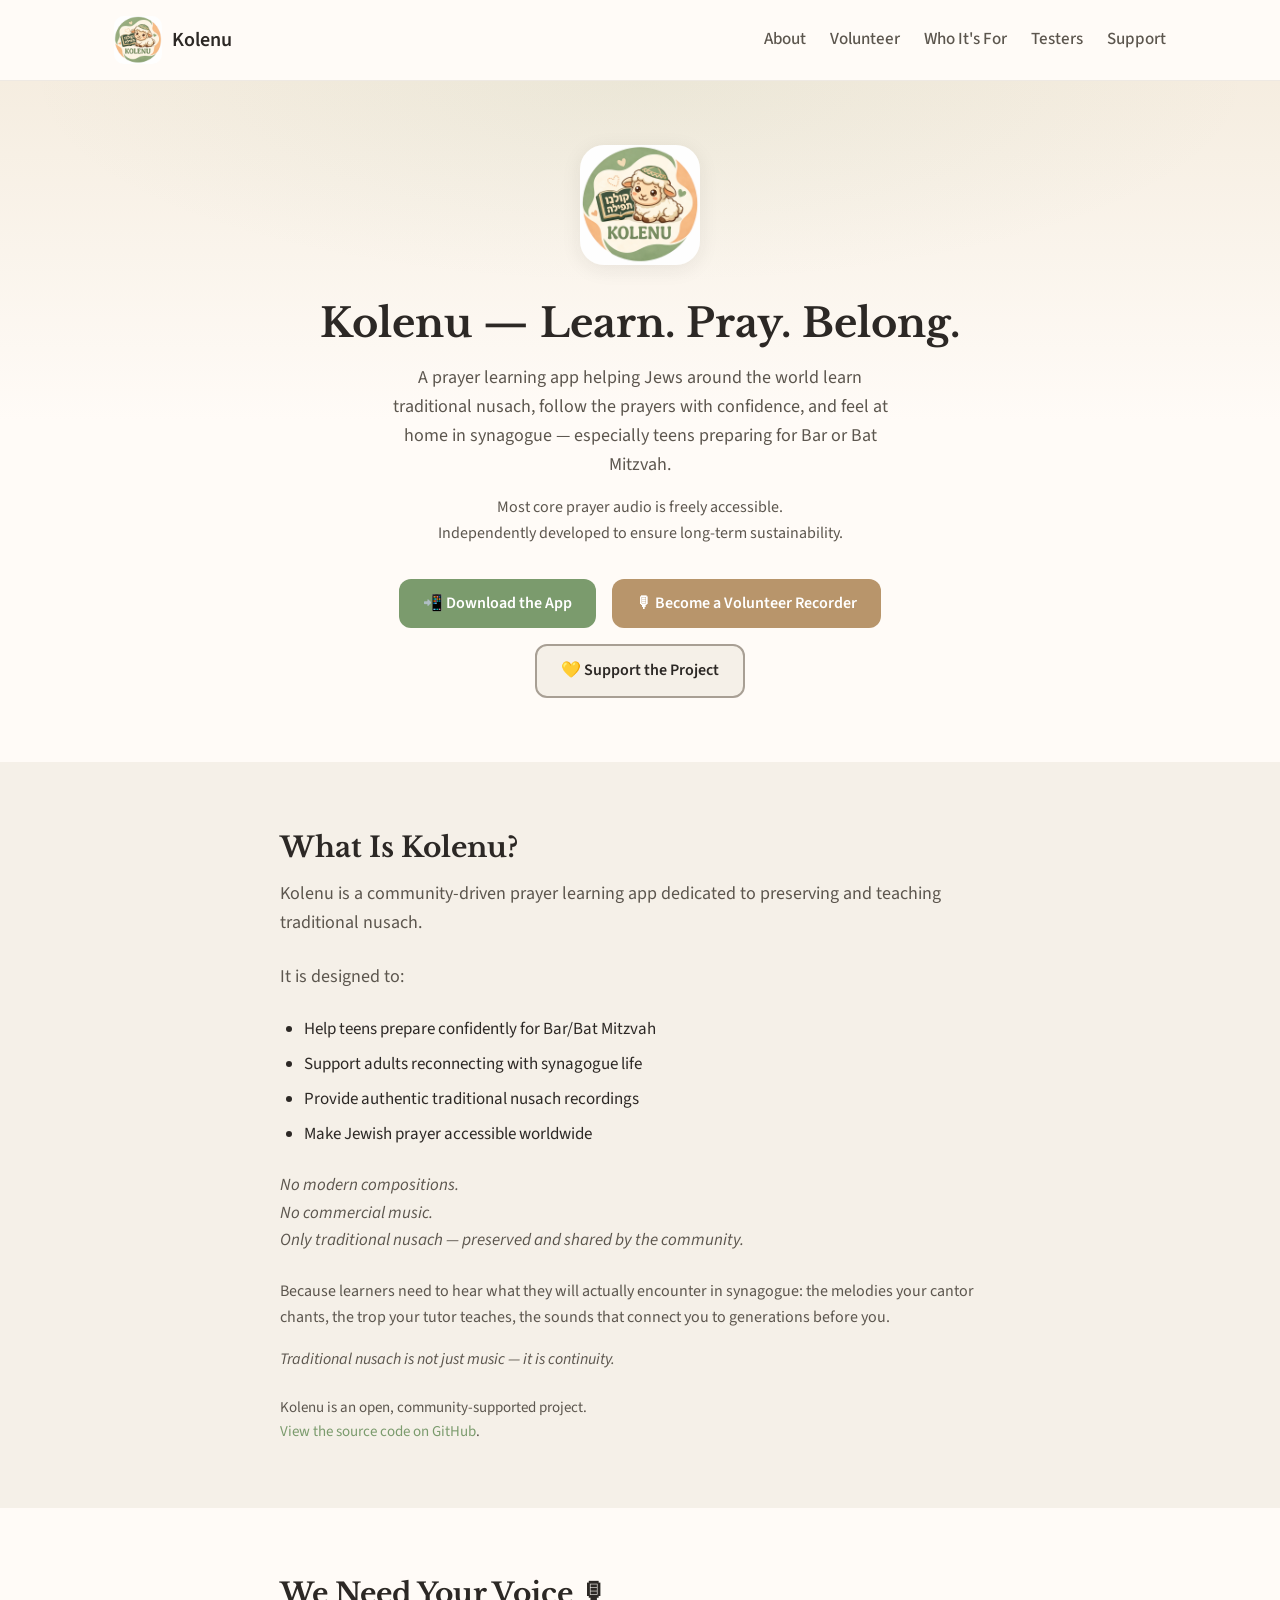
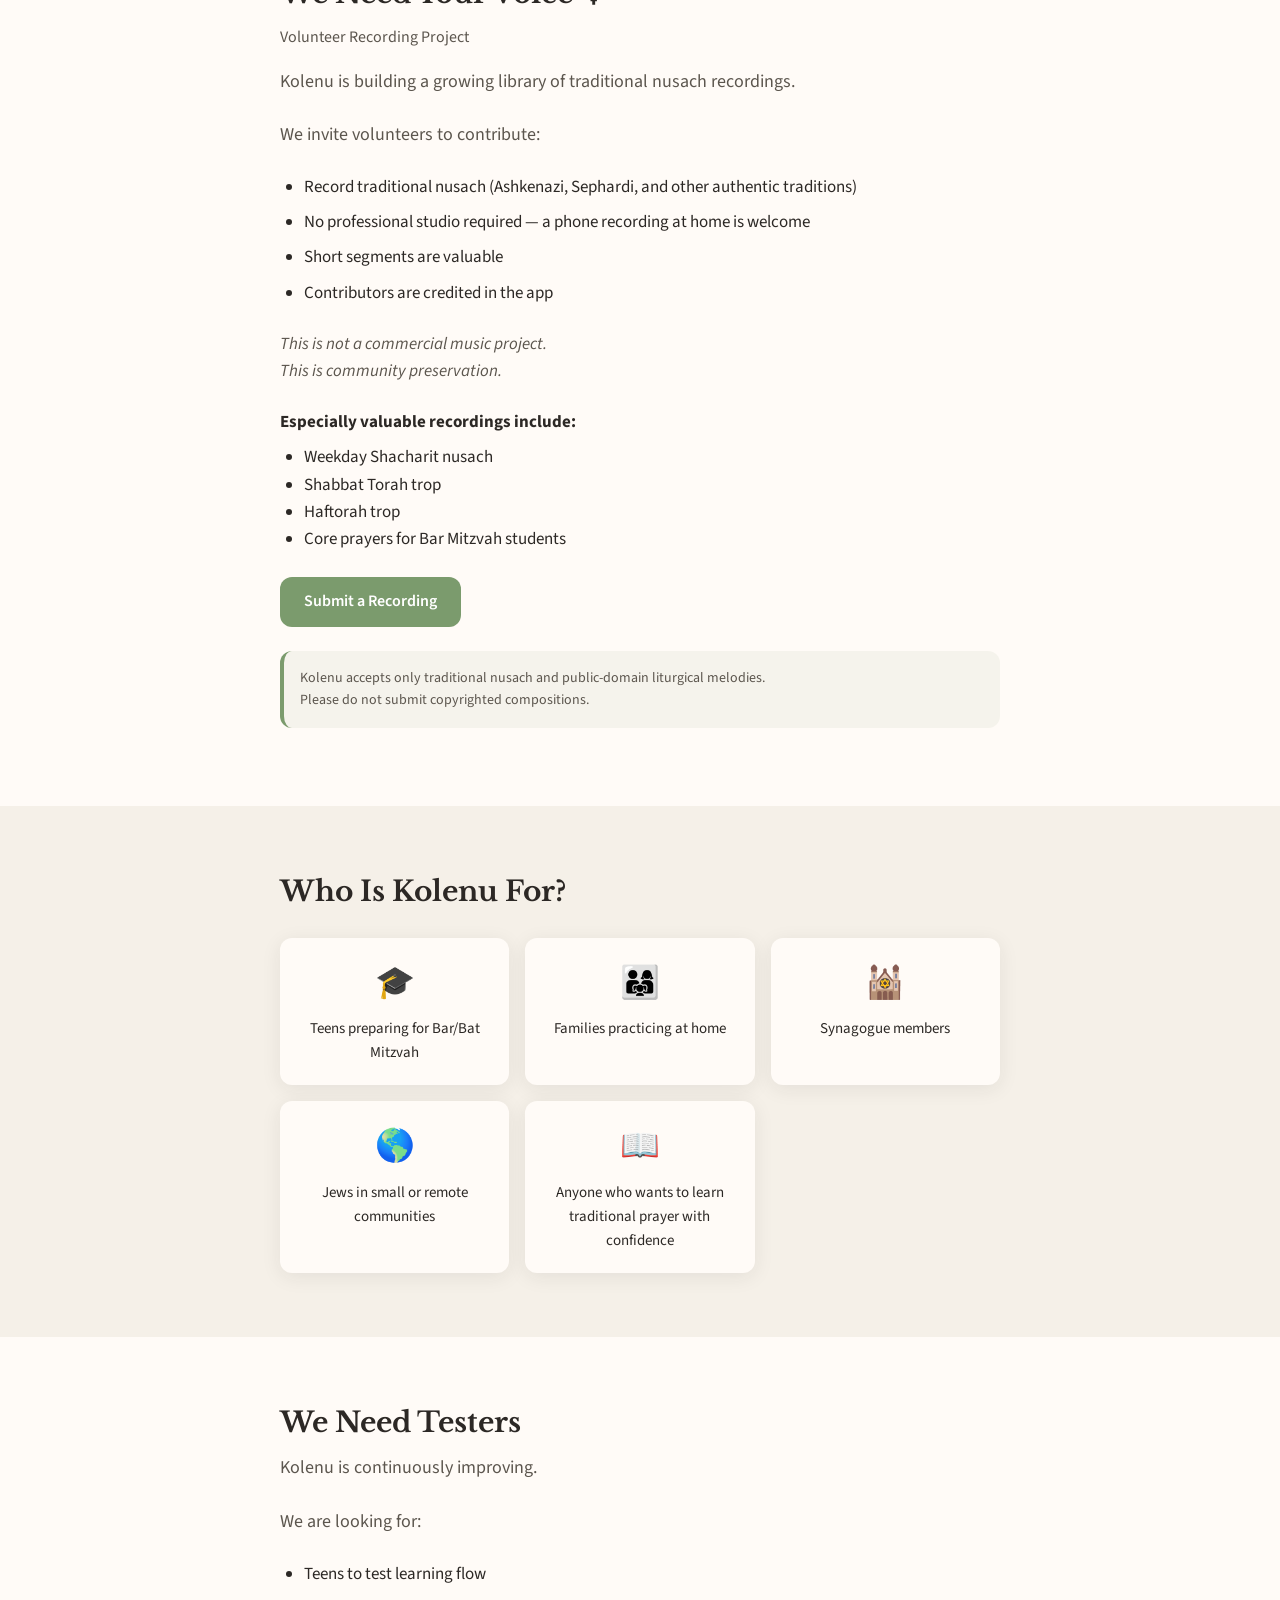
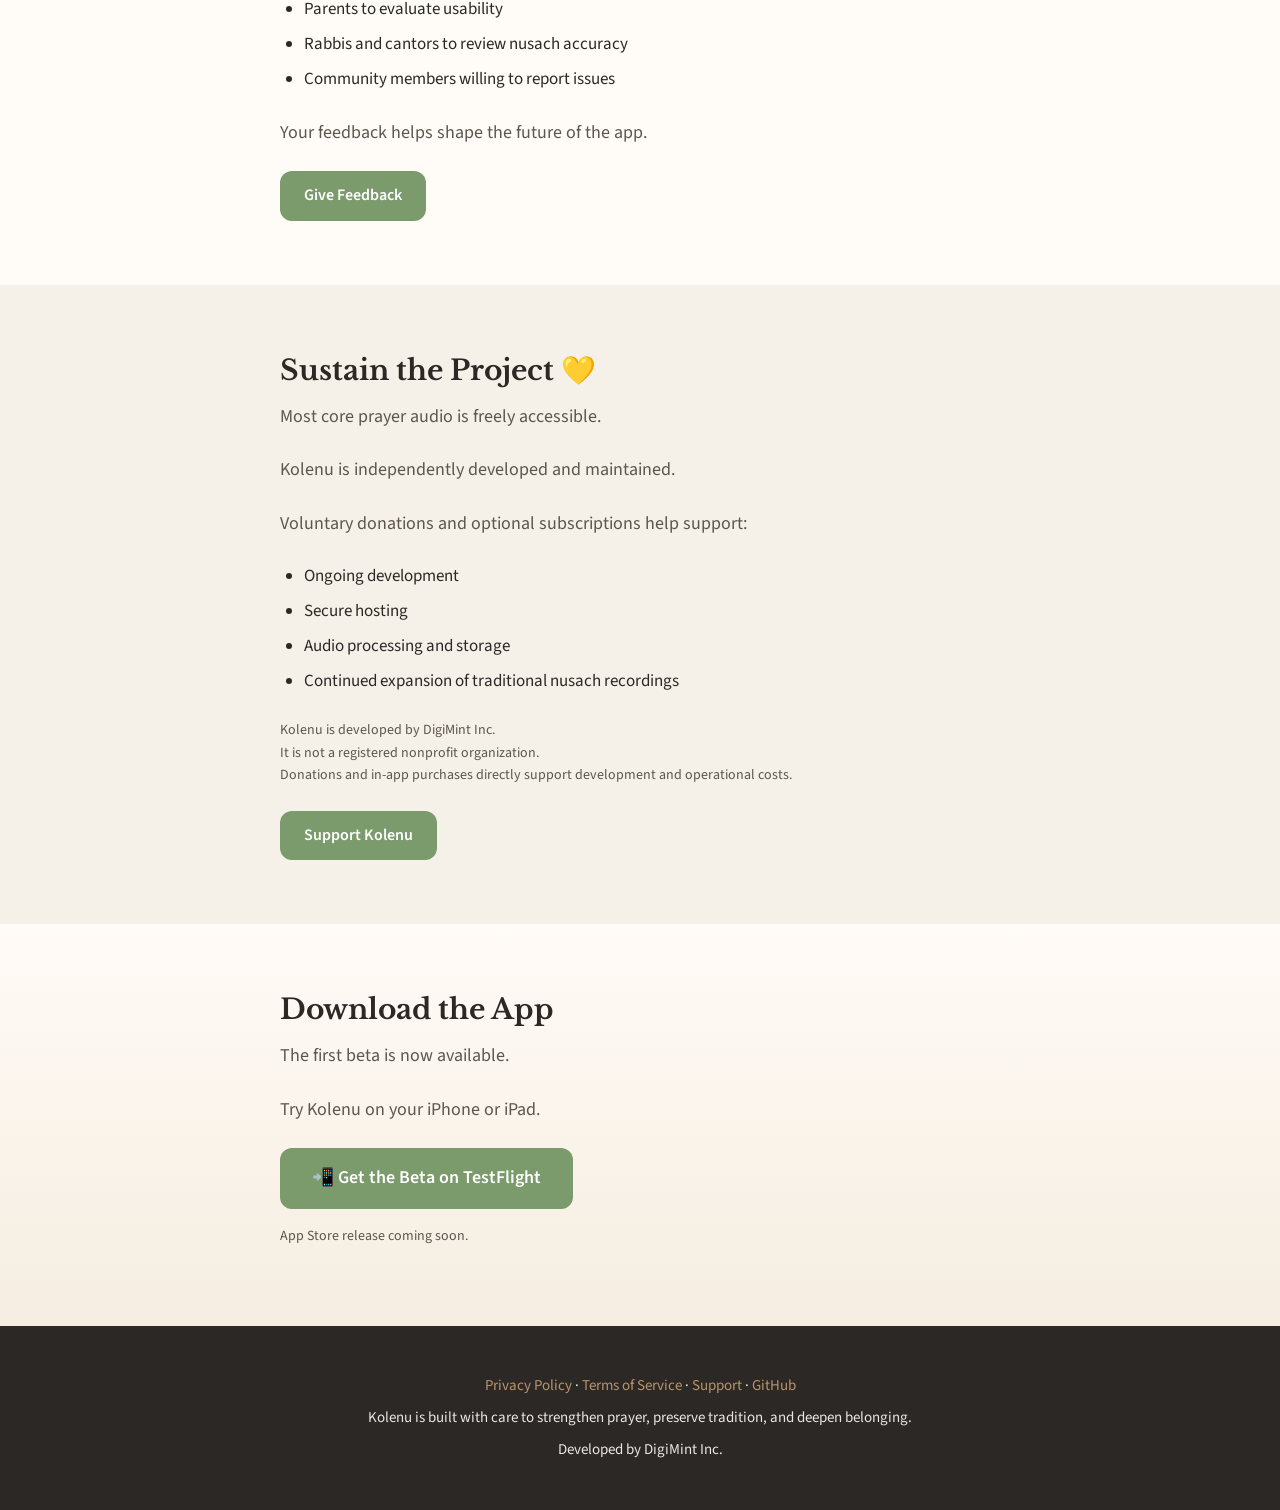
==== index.html @ 40193fbb "first version" ====
<!DOCTYPE html>
<html lang="en">
<head>
  <meta charset="UTF-8">
  <meta name="viewport" content="width=device-width, initial-scale=1.0">
  <meta name="description" content="Kolenu — A prayer learning app helping Jews learn traditional nusach, follow prayers with confidence, and feel at home in synagogue. Most core prayer audio is freely accessible. Independently developed for long-term sustainability.">
  <title>Kolenu — Learn. Pray. Belong.</title>
  <link rel="icon" type="image/png" href="images/kolenu_lamb_logo.png">
  <link rel="preconnect" href="https://fonts.googleapis.com">
  <link rel="preconnect" href="https://fonts.gstatic.com" crossorigin>
  <link href="https://fonts.googleapis.com/css2?family=Libre+Baskerville:ital,wght@0,400;0,700;1,400&family=Source+Sans+3:wght@400;500;600;700&display=swap" rel="stylesheet">
  <link rel="stylesheet" href="styles.css">
</head>
<body>
  <header class="site-header">
    <nav class="nav">
      <a href="#" class="logo">
        <img src="images/kolenu_lamb_logo.png" alt="Kolenu" width="48" height="48">
        <span>Kolenu</span>
      </a>
      <ul class="nav-links">
        <li><a href="#about">About</a></li>
        <li><a href="#volunteer">Volunteer</a></li>
        <li><a href="#audience">Who It's For</a></li>
        <li><a href="#testers">Testers</a></li>
        <li><a href="#support">Support</a></li>
      </ul>
    </nav>
  </header>

  <main>
    <!-- 1. Hero Section -->
    <section class="hero">
      <div class="hero-content">
        <img src="images/kolenu_lamb_logo.png" alt="" class="hero-logo" width="120" height="120">
        <h1 class="hero-headline">Kolenu — Learn. Pray. Belong.</h1>
        <p class="hero-subheadline">
          A prayer learning app helping Jews around the world learn traditional nusach, follow the prayers with confidence, and feel at home in synagogue — especially teens preparing for Bar or Bat Mitzvah.
        </p>
        <p class="hero-taglines">
          Most core prayer audio is freely accessible.<br>
          Independently developed to ensure long-term sustainability.
        </p>
        <div class="hero-buttons">
          <a href="#download" class="btn btn-primary">📲 Download the App</a>
          <a href="#volunteer" class="btn btn-secondary">🎙 Become a Volunteer Recorder</a>
          <a href="#support" class="btn btn-tertiary">💛 Support the Project</a>
        </div>
      </div>
    </section>

    <!-- 2. About the App -->
    <section id="about" class="section section-alt">
      <div class="container">
        <h2 class="section-title">What Is Kolenu?</h2>
        <p class="section-lead">
          Kolenu is a community-driven prayer learning app dedicated to preserving and teaching traditional nusach.
        </p>
        <p class="section-lead">It is designed to:</p>
        <ul class="feature-list">
          <li>Help teens prepare confidently for Bar/Bat Mitzvah</li>
          <li>Support adults reconnecting with synagogue life</li>
          <li>Provide authentic traditional nusach recordings</li>
          <li>Make Jewish prayer accessible worldwide</li>
        </ul>
        <p class="about-note">
          No modern compositions.<br>
          No commercial music.<br>
          Only traditional nusach — preserved and shared by the community.
        </p>
        <p class="about-reason">
          Because learners need to hear what they will actually encounter in synagogue: the melodies your cantor chants, the trop your tutor teaches, the sounds that connect you to generations before you.
        </p>
        <p class="about-continuity">
          Traditional nusach is not just music — it is continuity.
        </p>
        <p class="about-open">
          Kolenu is an open, community-supported project.<br>
          <a href="https://github.com/kolenu/kolenu-app" target="_blank" rel="noopener">View the source code on GitHub</a>.
        </p>
      </div>
    </section>

    <!-- 3. Volunteer Recording Project -->
    <section id="volunteer" class="section">
      <div class="container">
        <h2 class="section-title">We Need Your Voice 🎙</h2>
        <p class="section-subtitle">Volunteer Recording Project</p>
        <p class="section-lead">
          Kolenu is building a growing library of traditional nusach recordings.
        </p>
        <p class="section-lead">We invite volunteers to contribute:</p>
        <ul class="feature-list">
          <li>Record traditional nusach (Ashkenazi, Sephardi, and other authentic traditions)</li>
          <li>No professional studio required — a phone recording at home is welcome</li>
          <li>Short segments are valuable</li>
          <li>Contributors are credited in the app</li>
        </ul>
        <p class="volunteer-note">
          This is not a commercial music project.<br>
          This is community preservation.
        </p>
        <p class="volunteer-valuable"><strong>Especially valuable recordings include:</strong></p>
        <ul class="valuable-list">
          <li>Weekday Shacharit nusach</li>
          <li>Shabbat Torah trop</li>
          <li>Haftorah trop</li>
          <li>Core prayers for Bar Mitzvah students</li>
        </ul>
        <a href="mailto:hello@kolenu.net?subject=Kolenu%20Recording%20Submission" class="btn btn-primary">Submit a Recording</a>
        <p class="legal-note">
          Kolenu accepts only traditional nusach and public-domain liturgical melodies.<br>
          Please do not submit copyrighted compositions.
        </p>
      </div>
    </section>

    <!-- 4. Who Is Kolenu For? -->
    <section id="audience" class="section section-alt">
      <div class="container">
        <h2 class="section-title">Who Is Kolenu For?</h2>
        <div class="audience-grid">
          <div class="audience-card">
            <span class="audience-icon">🎓</span>
            <p>Teens preparing for Bar/Bat Mitzvah</p>
          </div>
          <div class="audience-card">
            <span class="audience-icon">👨‍👩‍👧</span>
            <p>Families practicing at home</p>
          </div>
          <div class="audience-card">
            <span class="audience-icon">🕍</span>
            <p>Synagogue members</p>
          </div>
          <div class="audience-card">
            <span class="audience-icon">🌎</span>
            <p>Jews in small or remote communities</p>
          </div>
          <div class="audience-card">
            <span class="audience-icon">📖</span>
            <p>Anyone who wants to learn traditional prayer with confidence</p>
          </div>
        </div>
      </div>
    </section>

    <!-- 5. We Need Testers -->
    <section id="testers" class="section">
      <div class="container">
        <h2 class="section-title">We Need Testers</h2>
        <p class="section-lead">
          Kolenu is continuously improving.
        </p>
        <p class="section-lead">We are looking for:</p>
        <ul class="feature-list">
          <li>Teens to test learning flow</li>
          <li>Parents to evaluate usability</li>
          <li>Rabbis and cantors to review nusach accuracy</li>
          <li>Community members willing to report issues</li>
        </ul>
        <p class="section-lead">
          Your feedback helps shape the future of the app.
        </p>
        <a href="mailto:hello@kolenu.net?subject=Kolenu%20Beta%20Feedback" class="btn btn-primary">Give Feedback</a>
      </div>
    </section>

    <!-- 6. Sustain the Project -->
    <section id="support" class="section section-alt">
      <div class="container">
        <h2 class="section-title">Sustain the Project 💛</h2>
        <p class="section-lead">
          Most core prayer audio is freely accessible.
        </p>
        <p class="section-lead">
          Kolenu is independently developed and maintained.
        </p>
        <p class="section-lead">
          Voluntary donations and optional subscriptions help support:
        </p>
        <ul class="feature-list">
          <li>Ongoing development</li>
          <li>Secure hosting</li>
          <li>Audio processing and storage</li>
          <li>Continued expansion of traditional nusach recordings</li>
        </ul>
        <p class="support-note">
          Kolenu is developed by DigiMint Inc.<br>
          It is not a registered nonprofit organization.<br>
          Donations and in-app purchases directly support development and operational costs.
        </p>
        <a href="mailto:hello@kolenu.net?subject=Kolenu%20Support" class="btn btn-primary">Support Kolenu</a>
      </div>
    </section>

    <!-- Download CTA -->
    <section id="download" class="section download-cta">
      <div class="container">
        <h2 class="section-title">Download the App</h2>
        <p class="section-lead">
          The first beta is now available.
        </p>
        <p class="section-lead">
          Try Kolenu on your iPhone or iPad.
        </p>
        <div class="download-buttons">
          <a href="https://testflight.apple.com/join/kolenu" class="btn btn-primary btn-large" target="_blank" rel="noopener">📲 Get the Beta on TestFlight</a>
          <p class="download-note">App Store release coming soon.</p>
        </div>
      </div>
    </section>
  </main>

  <footer class="site-footer">
    <p><a href="privacy.html">Privacy Policy</a> · <a href="terms.html">Terms of Service</a> · <a href="support.html">Support</a> · <a href="https://github.com/kolenu/kolenu-app" target="_blank" rel="noopener">GitHub</a></p>
    <p>Kolenu is built with care to strengthen prayer, preserve tradition, and deepen belonging.</p>
    <p>Developed by DigiMint Inc.</p>
  </footer>

  <script>
    document.querySelectorAll('a[href^="#"]').forEach(anchor => {
      anchor.addEventListener('click', function (e) {
        const href = this.getAttribute('href');
        if (href === '#') return;
        e.preventDefault();
        const target = document.querySelector(href);
        if (target) target.scrollIntoView({ behavior: 'smooth', block: 'start' });
      });
    });
  </script>
</body>
</html>
---- styles.css ----
/* Kolenu Landing Page — Warm, traditional, inclusive */
/* Palette from app theme: meadow (olive, cream, tan) */

:root {
  --color-primary: #7B9B6D;
  --color-primary-dark: #5a7a4f;
  --color-secondary: #B8956B;
  --color-secondary-dark: #9a7a52;
  --color-surface: #FFFBF7;
  --color-surface-alt: #F5F0E8;
  --color-surface-warm: #F5EDE0;
  --color-text: #2C2825;
  --color-text-muted: #5C564E;
  --color-outline: #A89F94;
  --font-serif: 'Libre Baskerville', Georgia, serif;
  --font-sans: 'Source Sans 3', -apple-system, BlinkMacSystemFont, sans-serif;
  --radius: 12px;
  --shadow: 0 4px 20px rgba(44, 40, 37, 0.08);
  --shadow-hover: 0 8px 30px rgba(44, 40, 37, 0.12);
}

*,
*::before,
*::after {
  box-sizing: border-box;
}

html {
  scroll-behavior: smooth;
}

body {
  margin: 0;
  font-family: var(--font-sans);
  font-size: 1.0625rem;
  line-height: 1.6;
  color: var(--color-text);
  background: var(--color-surface);
}

/* Header */
.site-header {
  position: sticky;
  top: 0;
  z-index: 100;
  background: rgba(255, 251, 247, 0.95);
  backdrop-filter: blur(8px);
  border-bottom: 1px solid rgba(168, 159, 148, 0.2);
}

.nav {
  display: flex;
  align-items: center;
  justify-content: space-between;
  max-width: 1100px;
  margin: 0 auto;
  padding: 1rem 1.5rem;
}

.logo {
  display: flex;
  align-items: center;
  gap: 0.6rem;
  text-decoration: none;
  color: var(--color-text);
  font-weight: 600;
  font-size: 1.25rem;
}

.logo img {
  border-radius: 10px;
}

.nav-links {
  display: flex;
  gap: 1.5rem;
  list-style: none;
  margin: 0;
  padding: 0;
}

.nav-links a {
  color: var(--color-text-muted);
  text-decoration: none;
  font-weight: 500;
  transition: color 0.2s;
}

.nav-links a:hover {
  color: var(--color-primary);
}

/* Hero */
.hero {
  min-height: 70vh;
  display: flex;
  align-items: center;
  justify-content: center;
  padding: 4rem 1.5rem;
  background: linear-gradient(180deg, var(--color-surface-warm) 0%, var(--color-surface) 50%);
  position: relative;
  overflow: hidden;
}

.hero::before {
  content: '';
  position: absolute;
  top: 0;
  left: 0;
  right: 0;
  bottom: 0;
  background: radial-gradient(ellipse 80% 50% at 50% 0%, rgba(123, 155, 109, 0.08) 0%, transparent 60%);
  pointer-events: none;
}

.hero-content {
  max-width: 640px;
  text-align: center;
  position: relative;
}

.hero-logo {
  border-radius: 24px;
  margin-bottom: 1.5rem;
  box-shadow: var(--shadow);
}

.hero-headline {
  font-family: var(--font-serif);
  font-size: clamp(1.75rem, 4vw, 2.5rem);
  font-weight: 700;
  line-height: 1.25;
  margin: 0 0 1rem;
  color: var(--color-text);
}

.hero-subheadline {
  font-size: 1.125rem;
  color: var(--color-text-muted);
  margin: 0 0 1rem;
  max-width: 520px;
  margin-left: auto;
  margin-right: auto;
}

.hero-taglines {
  font-size: 1rem;
  color: var(--color-text-muted);
  margin: 0 0 2rem;
  line-height: 1.6;
}

.hero-buttons {
  display: flex;
  flex-wrap: wrap;
  gap: 1rem;
  justify-content: center;
}

/* Buttons */
.btn {
  display: inline-flex;
  align-items: center;
  justify-content: center;
  padding: 0.75rem 1.5rem;
  font-family: var(--font-sans);
  font-size: 1rem;
  font-weight: 600;
  text-decoration: none;
  border-radius: var(--radius);
  transition: transform 0.2s, box-shadow 0.2s;
  border: none;
  cursor: pointer;
}

.btn:hover {
  transform: translateY(-1px);
  box-shadow: var(--shadow-hover);
}

.btn-primary {
  background: var(--color-primary);
  color: white;
}

.btn-primary:hover {
  background: var(--color-primary-dark);
}

.btn-secondary {
  background: var(--color-secondary);
  color: white;
}

.btn-secondary:hover {
  background: var(--color-secondary-dark);
}

.btn-tertiary {
  background: var(--color-surface-alt);
  color: var(--color-text);
  border: 2px solid var(--color-outline);
}

.btn-tertiary:hover {
  border-color: var(--color-primary);
  color: var(--color-primary);
}

.btn-large {
  padding: 1rem 2rem;
  font-size: 1.125rem;
}

/* Sections */
.section {
  padding: 4rem 1.5rem;
}

.section-alt {
  background: var(--color-surface-alt);
}

.container {
  max-width: 720px;
  margin: 0 auto;
}

.section-title {
  font-family: var(--font-serif);
  font-size: 1.75rem;
  font-weight: 700;
  margin: 0 0 0.5rem;
  color: var(--color-text);
}

.section-subtitle {
  font-size: 1rem;
  color: var(--color-text-muted);
  margin: 0 0 1rem;
}

.section-lead {
  font-size: 1.125rem;
  color: var(--color-text-muted);
  margin: 0 0 1.5rem;
  line-height: 1.65;
}

.feature-list {
  margin: 0 0 1.5rem;
  padding-left: 1.5rem;
}

.feature-list li {
  margin-bottom: 0.5rem;
}

.about-note,
.volunteer-note {
  font-style: italic;
  color: var(--color-text-muted);
  margin: 1.5rem 0;
}

.about-reason {
  color: var(--color-text-muted);
  margin: 0 0 1rem;
  font-size: 1rem;
  line-height: 1.65;
}

.about-continuity {
  font-style: italic;
  color: var(--color-text-muted);
  margin: 0 0 1.5rem;
  font-size: 1rem;
}

.about-open {
  color: var(--color-text-muted);
  margin: 0;
  font-size: 0.9375rem;
}

.about-open a {
  color: var(--color-primary);
  text-decoration: none;
}

.about-open a:hover {
  text-decoration: underline;
}

.volunteer-valuable {
  margin: 1rem 0 0.5rem;
}

.valuable-list {
  margin: 0 0 1.5rem;
  padding-left: 1.5rem;
}

.support-note {
  font-size: 0.875rem;
  color: var(--color-text-muted);
  margin: 1rem 0 1.5rem;
}

.legal-note {
  font-size: 0.875rem;
  color: var(--color-text-muted);
  margin-top: 1.5rem;
  padding: 1rem;
  background: rgba(123, 155, 109, 0.08);
  border-radius: var(--radius);
  border-left: 4px solid var(--color-primary);
}

/* Audience grid */
.audience-grid {
  display: grid;
  grid-template-columns: repeat(auto-fill, minmax(200px, 1fr));
  gap: 1rem;
  margin-top: 1.5rem;
}

.audience-card {
  background: var(--color-surface);
  padding: 1.25rem;
  border-radius: var(--radius);
  box-shadow: var(--shadow);
  text-align: center;
  transition: transform 0.2s, box-shadow 0.2s;
}

.audience-card:hover {
  transform: translateY(-2px);
  box-shadow: var(--shadow-hover);
}

.audience-icon {
  font-size: 2rem;
  display: block;
  margin-bottom: 0.5rem;
}

.audience-card p {
  margin: 0;
  font-size: 0.9375rem;
  color: var(--color-text);
}

/* Download CTA */
.download-cta {
  background: linear-gradient(180deg, var(--color-surface) 0%, var(--color-surface-warm) 100%);
}

.download-buttons {
  margin-top: 1rem;
}

.download-note {
  font-size: 0.875rem;
  color: var(--color-text-muted);
  margin-top: 1rem;
}

/* Footer */
.site-footer {
  padding: 2.5rem 1.5rem;
  text-align: center;
  background: var(--color-text);
  color: rgba(255, 251, 247, 0.9);
}

.site-footer p {
  margin: 0.5rem 0;
  font-size: 0.9375rem;
}

.site-footer a {
  color: var(--color-secondary);
  text-decoration: none;
}

.site-footer a:hover {
  text-decoration: underline;
}

.footer-tagline {
  font-size: 0.8125rem;
  color: rgba(255, 251, 247, 0.7);
  margin-top: 0.25rem;
}

/* Legal pages */
.legal-page {
  padding: 4rem 1.5rem;
}

.legal-page .container {
  max-width: 640px;
}

.legal-intro {
  font-size: 0.9375rem;
  color: var(--color-text-muted);
  margin-bottom: 2rem;
}

.legal-page h1 {
  font-family: var(--font-serif);
  font-size: 1.5rem;
  margin: 0 0 0.5rem;
}

.legal-page h2 {
  font-family: var(--font-sans);
  font-size: 1.125rem;
  font-weight: 600;
  margin: 2rem 0 0.5rem;
}

.legal-page h3 {
  font-family: var(--font-sans);
  font-size: 1rem;
  font-weight: 600;
  margin: 1.5rem 0 0.5rem;
}

.legal-page p,
.legal-page ul {
  margin: 0 0 1rem;
  font-size: 0.9375rem;
  line-height: 1.65;
}

.legal-page ul {
  padding-left: 1.5rem;
}

.support-divider {
  margin: 2rem 0;
  border: none;
  border-top: 1px solid var(--color-outline);
}

/* Mobile nav */
@media (max-width: 640px) {
  .nav-links {
    display: none;
  }

  .hero-buttons {
    flex-direction: column;
  }

  .hero-buttons .btn {
    width: 100%;
  }

  .audience-grid {
    grid-template-columns: 1fr;
  }
}
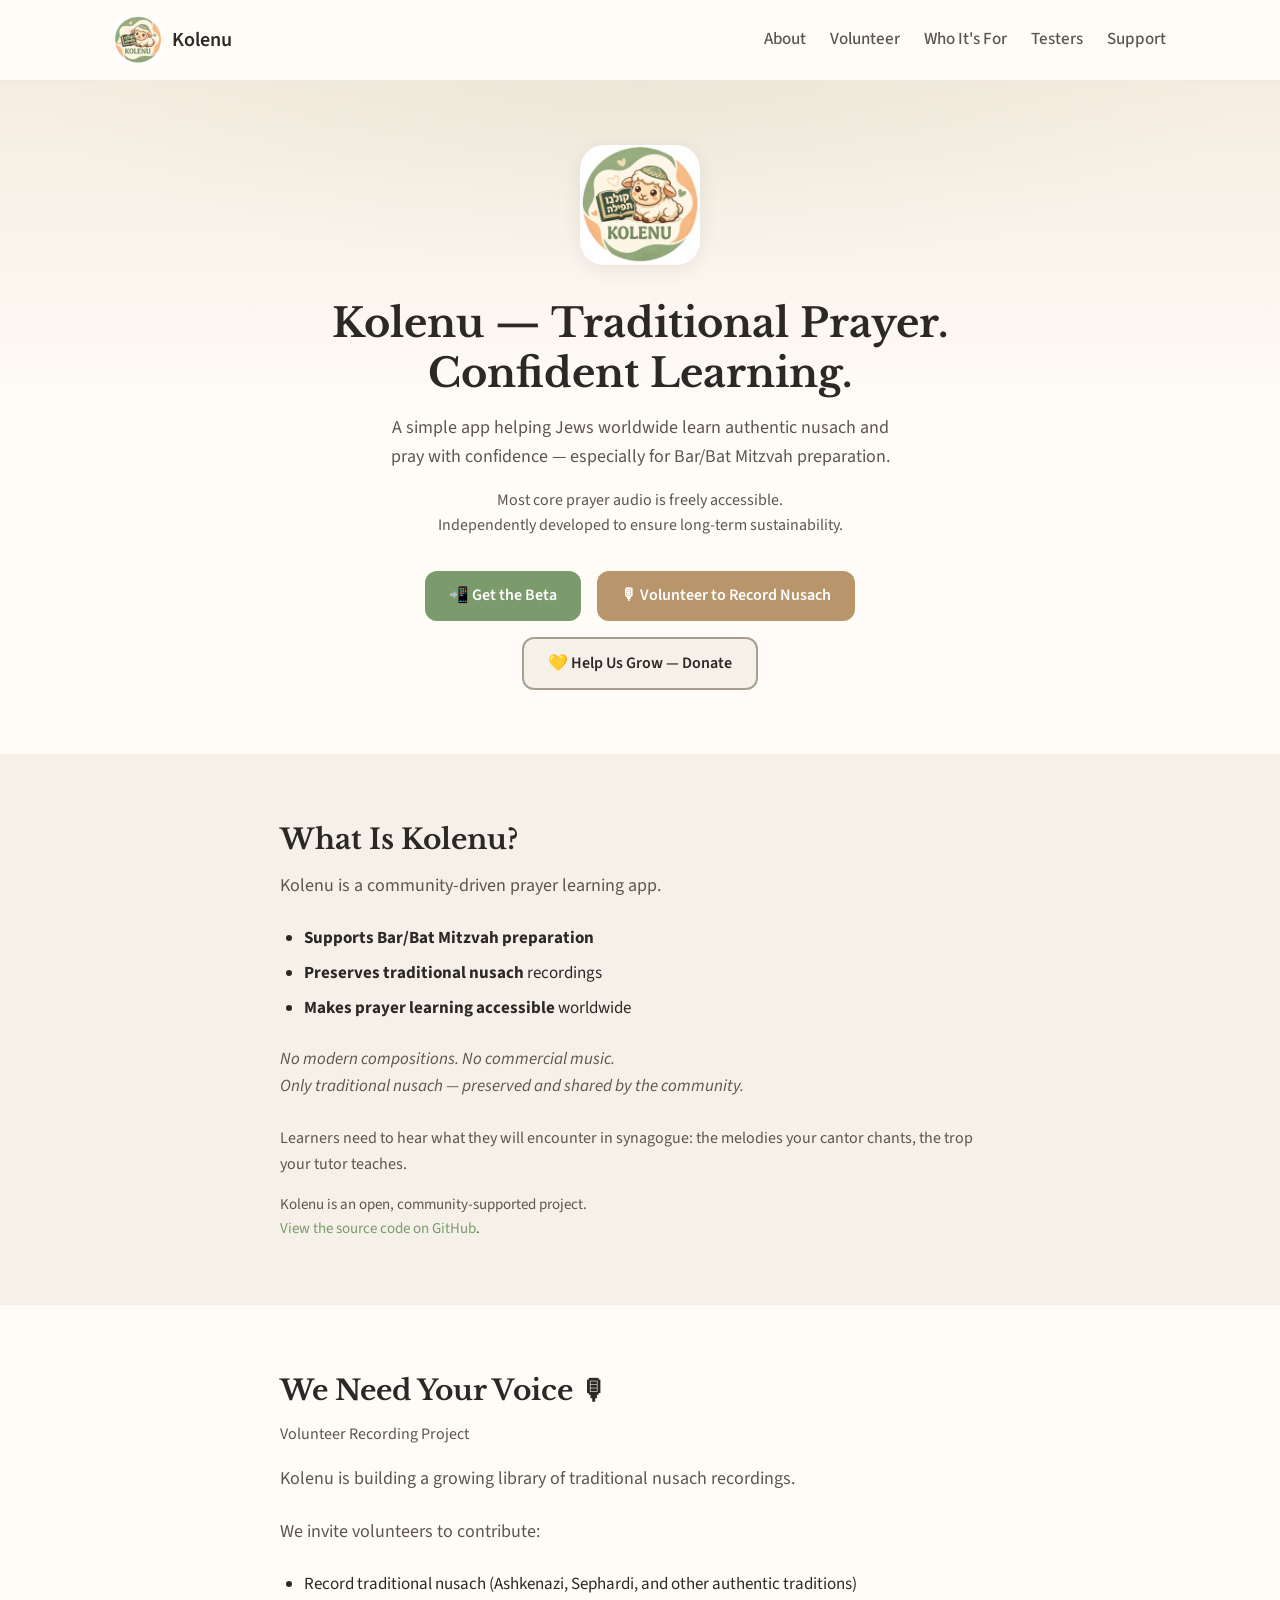
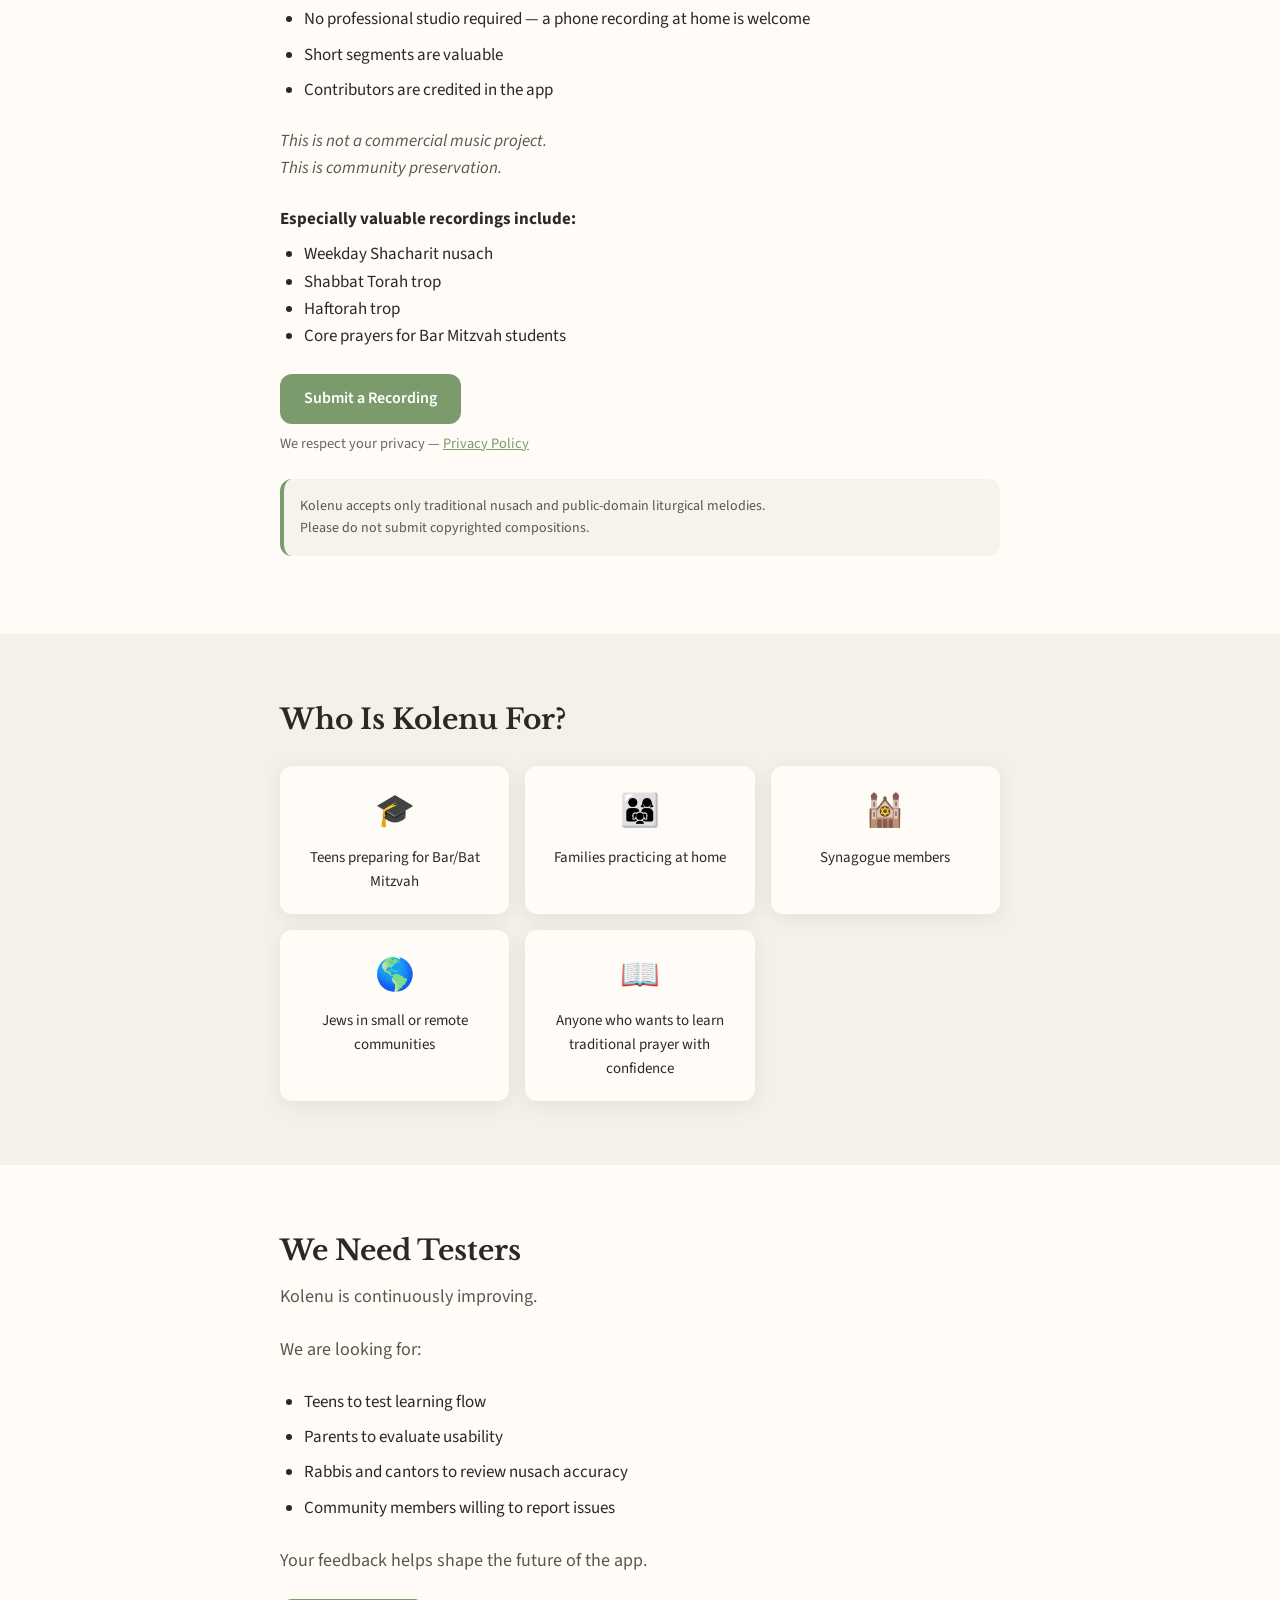
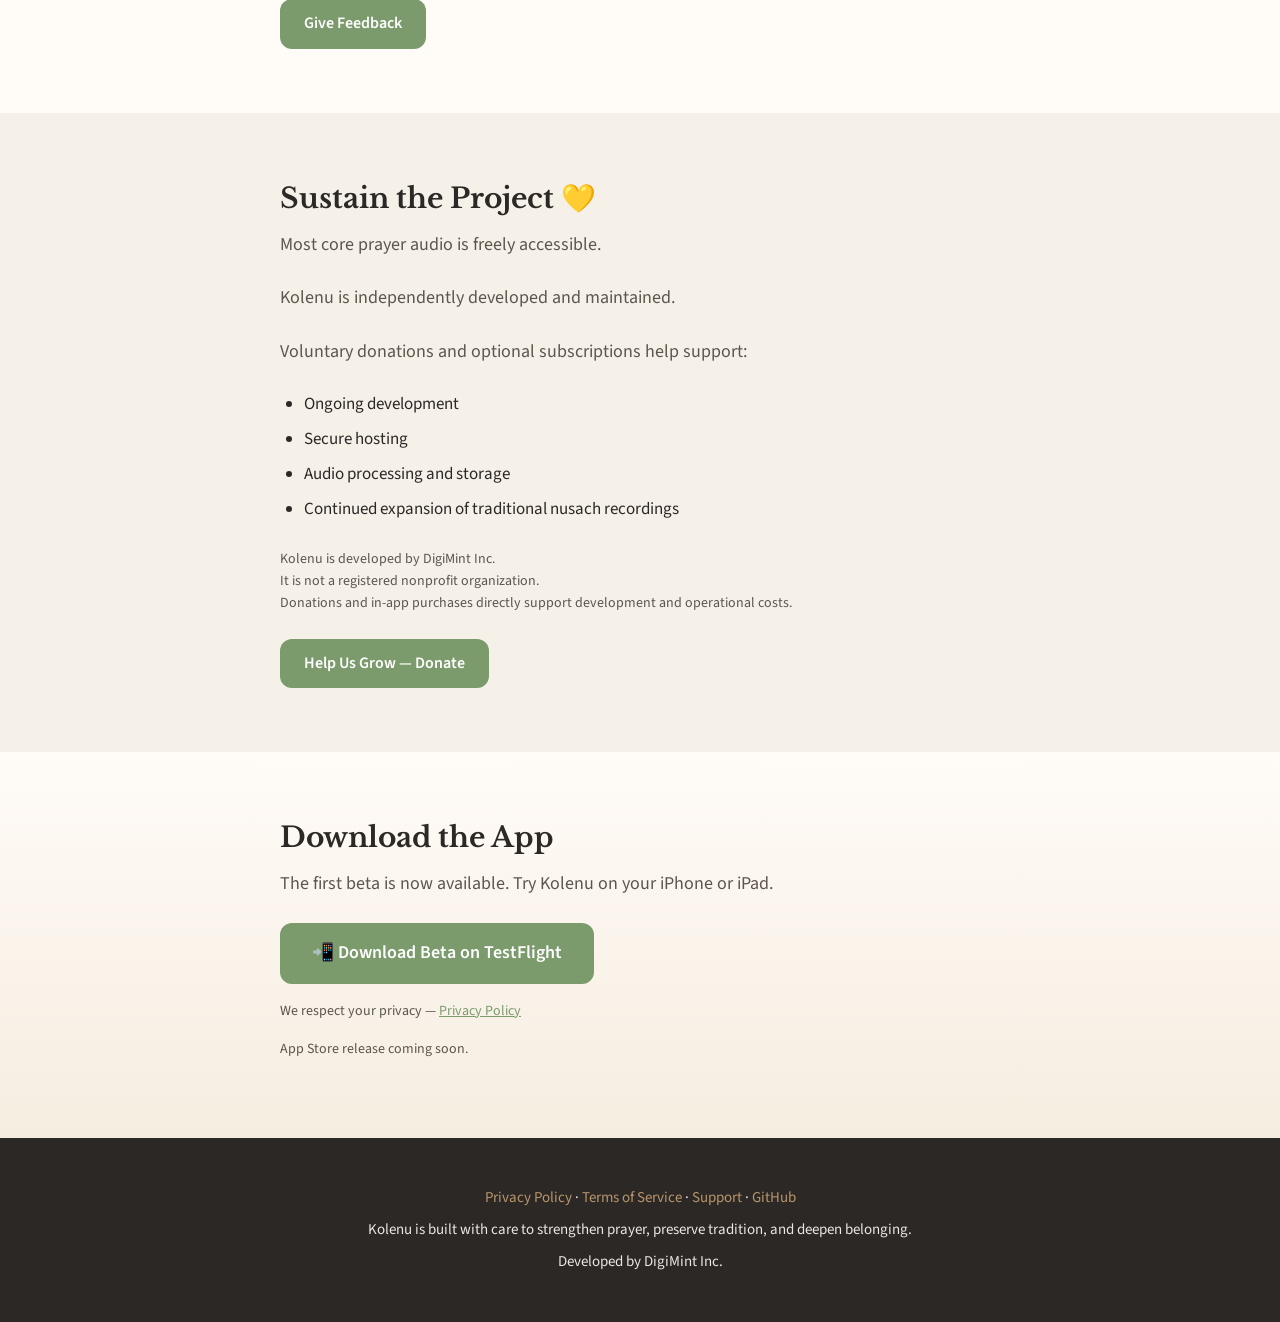
==== commit 9db12ce8: "update policy" ====
--- a/index.html
+++ b/index.html
@@ -3,8 +3,8 @@
 <head>
   <meta charset="UTF-8">
   <meta name="viewport" content="width=device-width, initial-scale=1.0">
-  <meta name="description" content="Kolenu — A prayer learning app helping Jews learn traditional nusach, follow prayers with confidence, and feel at home in synagogue. Most core prayer audio is freely accessible. Independently developed for long-term sustainability.">
-  <title>Kolenu — Learn. Pray. Belong.</title>
+  <meta name="description" content="Kolenu — Traditional prayer. Confident learning. A simple app helping Jews worldwide learn authentic nusach and pray with confidence — especially for Bar/Bat Mitzvah preparation.">
+  <title>Kolenu — Traditional Prayer. Confident Learning.</title>
   <link rel="icon" type="image/png" href="images/kolenu_lamb_logo.png">
   <link rel="preconnect" href="https://fonts.googleapis.com">
   <link rel="preconnect" href="https://fonts.gstatic.com" crossorigin>
@@ -33,18 +33,18 @@
     <section class="hero">
       <div class="hero-content">
         <img src="images/kolenu_lamb_logo.png" alt="" class="hero-logo" width="120" height="120">
-        <h1 class="hero-headline">Kolenu — Learn. Pray. Belong.</h1>
+        <h1 class="hero-headline">Kolenu — Traditional Prayer. Confident Learning.</h1>
         <p class="hero-subheadline">
-          A prayer learning app helping Jews around the world learn traditional nusach, follow the prayers with confidence, and feel at home in synagogue — especially teens preparing for Bar or Bat Mitzvah.
+          A simple app helping Jews worldwide learn authentic nusach and pray with confidence — especially for Bar/Bat Mitzvah preparation.
         </p>
         <p class="hero-taglines">
           Most core prayer audio is freely accessible.<br>
           Independently developed to ensure long-term sustainability.
         </p>
         <div class="hero-buttons">
-          <a href="#download" class="btn btn-primary">📲 Download the App</a>
-          <a href="#volunteer" class="btn btn-secondary">🎙 Become a Volunteer Recorder</a>
-          <a href="#support" class="btn btn-tertiary">💛 Support the Project</a>
+          <a href="#download" class="btn btn-primary">📲 Get the Beta</a>
+          <a href="#volunteer" class="btn btn-secondary">🎙 Volunteer to Record Nusach</a>
+          <a href="#support" class="btn btn-tertiary">💛 Help Us Grow — Donate</a>
         </div>
       </div>
     </section>
@@ -54,25 +54,19 @@
       <div class="container">
         <h2 class="section-title">What Is Kolenu?</h2>
         <p class="section-lead">
-          Kolenu is a community-driven prayer learning app dedicated to preserving and teaching traditional nusach.
-        </p>
-        <p class="section-lead">It is designed to:</p>
-        <ul class="feature-list">
-          <li>Help teens prepare confidently for Bar/Bat Mitzvah</li>
-          <li>Support adults reconnecting with synagogue life</li>
-          <li>Provide authentic traditional nusach recordings</li>
-          <li>Make Jewish prayer accessible worldwide</li>
+          Kolenu is a community-driven prayer learning app.
+        </p>
+        <ul class="feature-list">
+          <li><strong>Supports Bar/Bat Mitzvah preparation</strong></li>
+          <li><strong>Preserves traditional nusach</strong> recordings</li>
+          <li><strong>Makes prayer learning accessible</strong> worldwide</li>
         </ul>
         <p class="about-note">
-          No modern compositions.<br>
-          No commercial music.<br>
+          No modern compositions. No commercial music.<br>
           Only traditional nusach — preserved and shared by the community.
         </p>
         <p class="about-reason">
-          Because learners need to hear what they will actually encounter in synagogue: the melodies your cantor chants, the trop your tutor teaches, the sounds that connect you to generations before you.
-        </p>
-        <p class="about-continuity">
-          Traditional nusach is not just music — it is continuity.
+          Learners need to hear what they will encounter in synagogue: the melodies your cantor chants, the trop your tutor teaches.
         </p>
         <p class="about-open">
           Kolenu is an open, community-supported project.<br>
@@ -108,6 +102,7 @@
           <li>Core prayers for Bar Mitzvah students</li>
         </ul>
         <a href="mailto:hello@kolenu.net?subject=Kolenu%20Recording%20Submission" class="btn btn-primary">Submit a Recording</a>
+        <p class="privacy-summary">We respect your privacy — <a href="/privacy.html">Privacy Policy</a></p>
         <p class="legal-note">
           Kolenu accepts only traditional nusach and public-domain liturgical melodies.<br>
           Please do not submit copyrighted compositions.
@@ -189,7 +184,7 @@
           It is not a registered nonprofit organization.<br>
           Donations and in-app purchases directly support development and operational costs.
         </p>
-        <a href="mailto:hello@kolenu.net?subject=Kolenu%20Support" class="btn btn-primary">Support Kolenu</a>
+        <a href="mailto:hello@kolenu.net?subject=Kolenu%20Support" class="btn btn-primary">Help Us Grow — Donate</a>
       </div>
     </section>
 
@@ -198,13 +193,11 @@
       <div class="container">
         <h2 class="section-title">Download the App</h2>
         <p class="section-lead">
-          The first beta is now available.
-        </p>
-        <p class="section-lead">
-          Try Kolenu on your iPhone or iPad.
+          The first beta is now available. Try Kolenu on your iPhone or iPad.
         </p>
         <div class="download-buttons">
-          <a href="https://testflight.apple.com/join/kolenu" class="btn btn-primary btn-large" target="_blank" rel="noopener">📲 Get the Beta on TestFlight</a>
+          <a href="https://testflight.apple.com/join/kolenu" class="btn btn-primary btn-large" target="_blank" rel="noopener">📲 Download Beta on TestFlight</a>
+          <p class="download-note privacy-summary">We respect your privacy — <a href="/privacy.html">Privacy Policy</a></p>
           <p class="download-note">App Store release coming soon.</p>
         </div>
       </div>
@@ -212,7 +205,7 @@
   </main>
 
   <footer class="site-footer">
-    <p><a href="privacy.html">Privacy Policy</a> · <a href="terms.html">Terms of Service</a> · <a href="support.html">Support</a> · <a href="https://github.com/kolenu/kolenu-app" target="_blank" rel="noopener">GitHub</a></p>
+    <p><a href="/privacy.html">Privacy Policy</a> · <a href="/terms.html">Terms of Service</a> · <a href="/support.html">Support</a> · <a href="https://github.com/kolenu/kolenu-app" target="_blank" rel="noopener">GitHub</a></p>
     <p>Kolenu is built with care to strengthen prayer, preserve tradition, and deepen belonging.</p>
     <p>Developed by DigiMint Inc.</p>
   </footer>
--- a/styles.css
+++ b/styles.css
@@ -360,6 +360,17 @@
   margin-top: 1rem;
 }
 
+.privacy-summary {
+  font-size: 0.9rem;
+  color: var(--color-muted, #666);
+  margin-top: 0.5rem;
+}
+
+.privacy-summary a {
+  color: var(--color-primary, #2d5a27);
+  text-decoration: underline;
+}
+
 .download-note {
   font-size: 0.875rem;
   color: var(--color-text-muted);
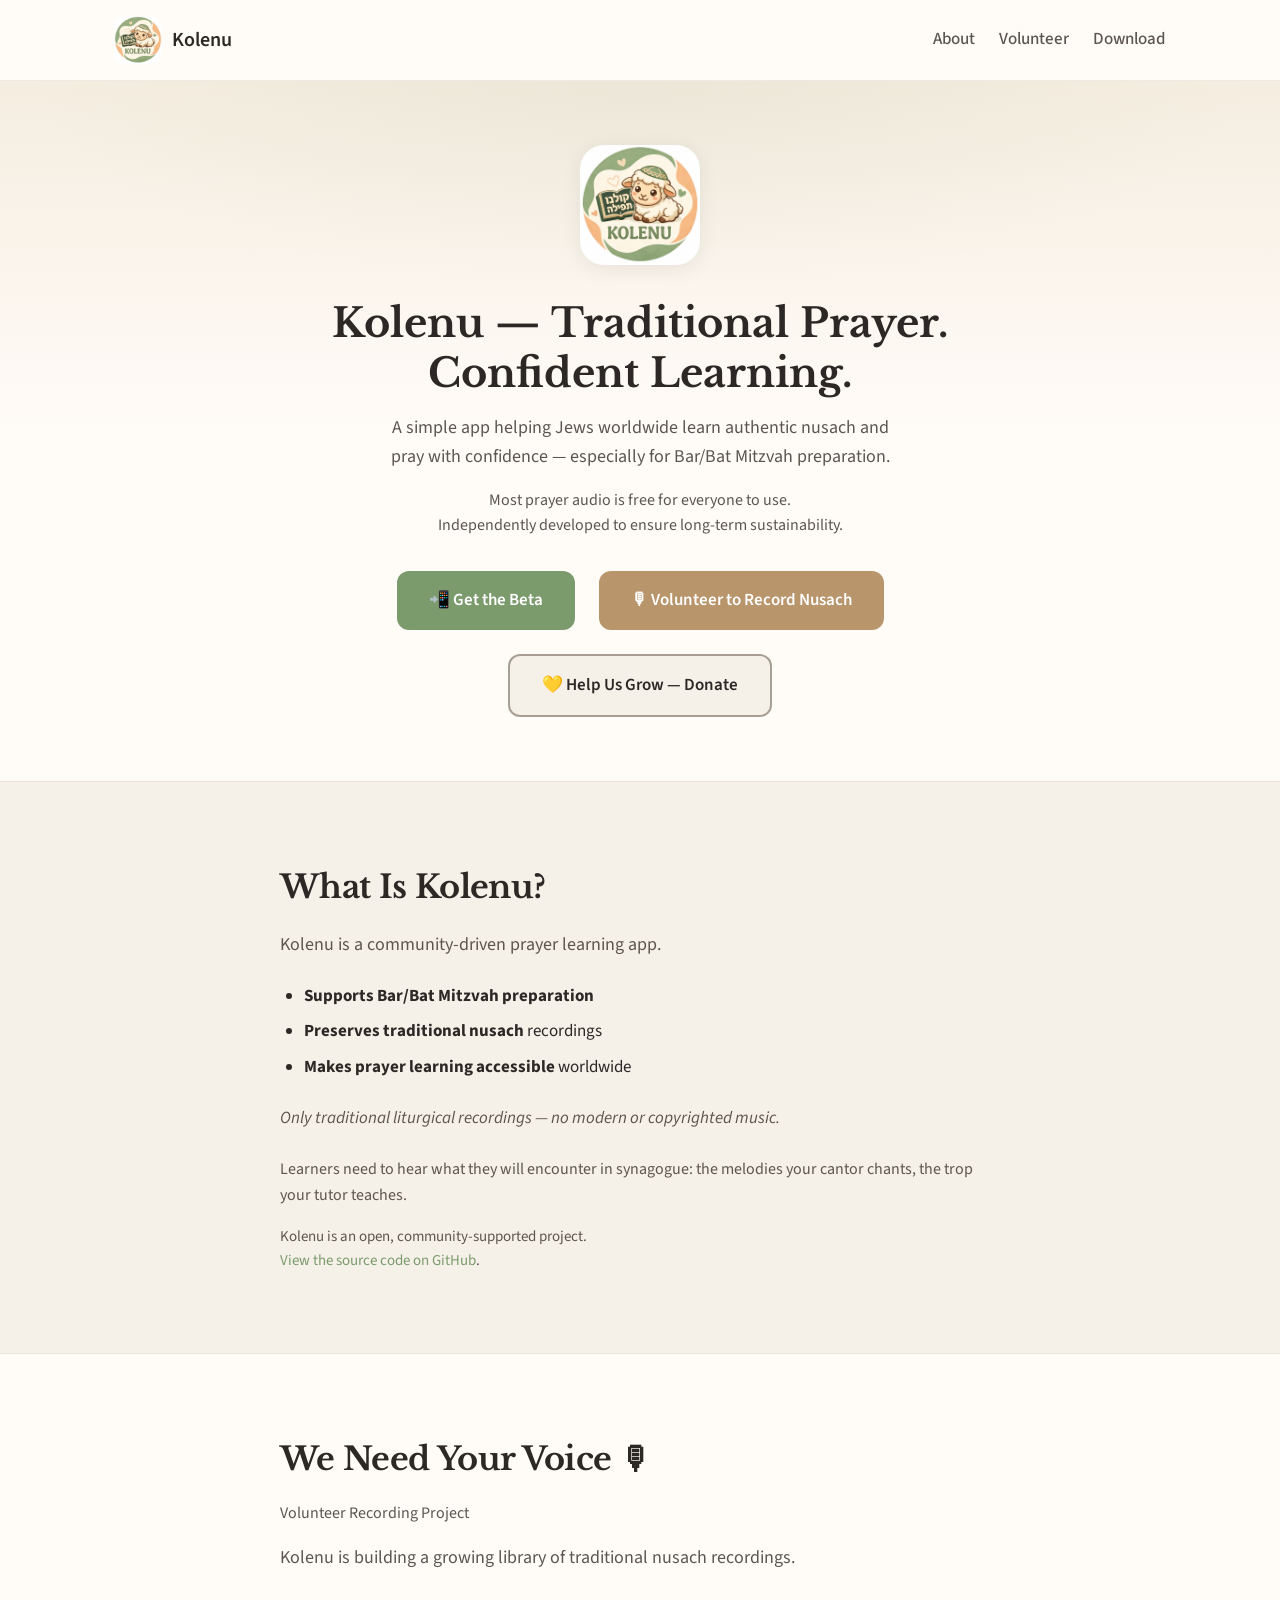
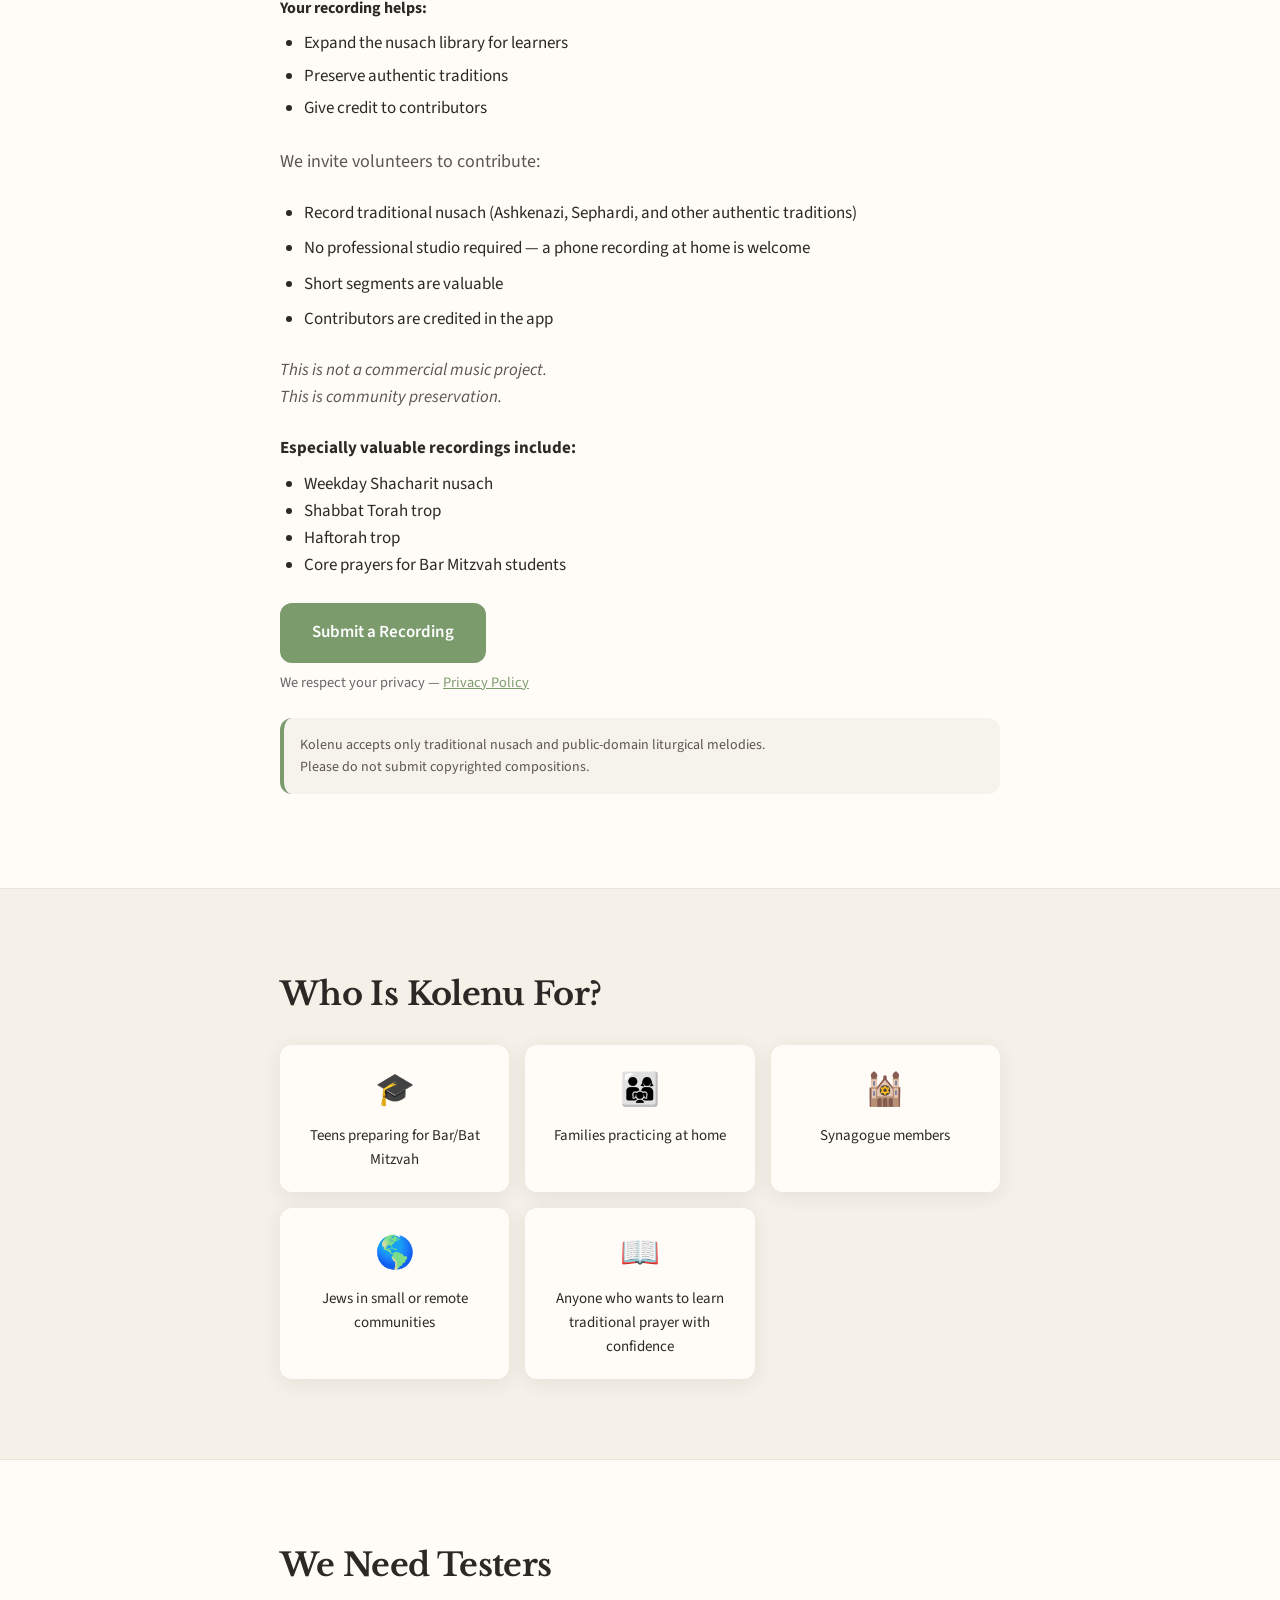
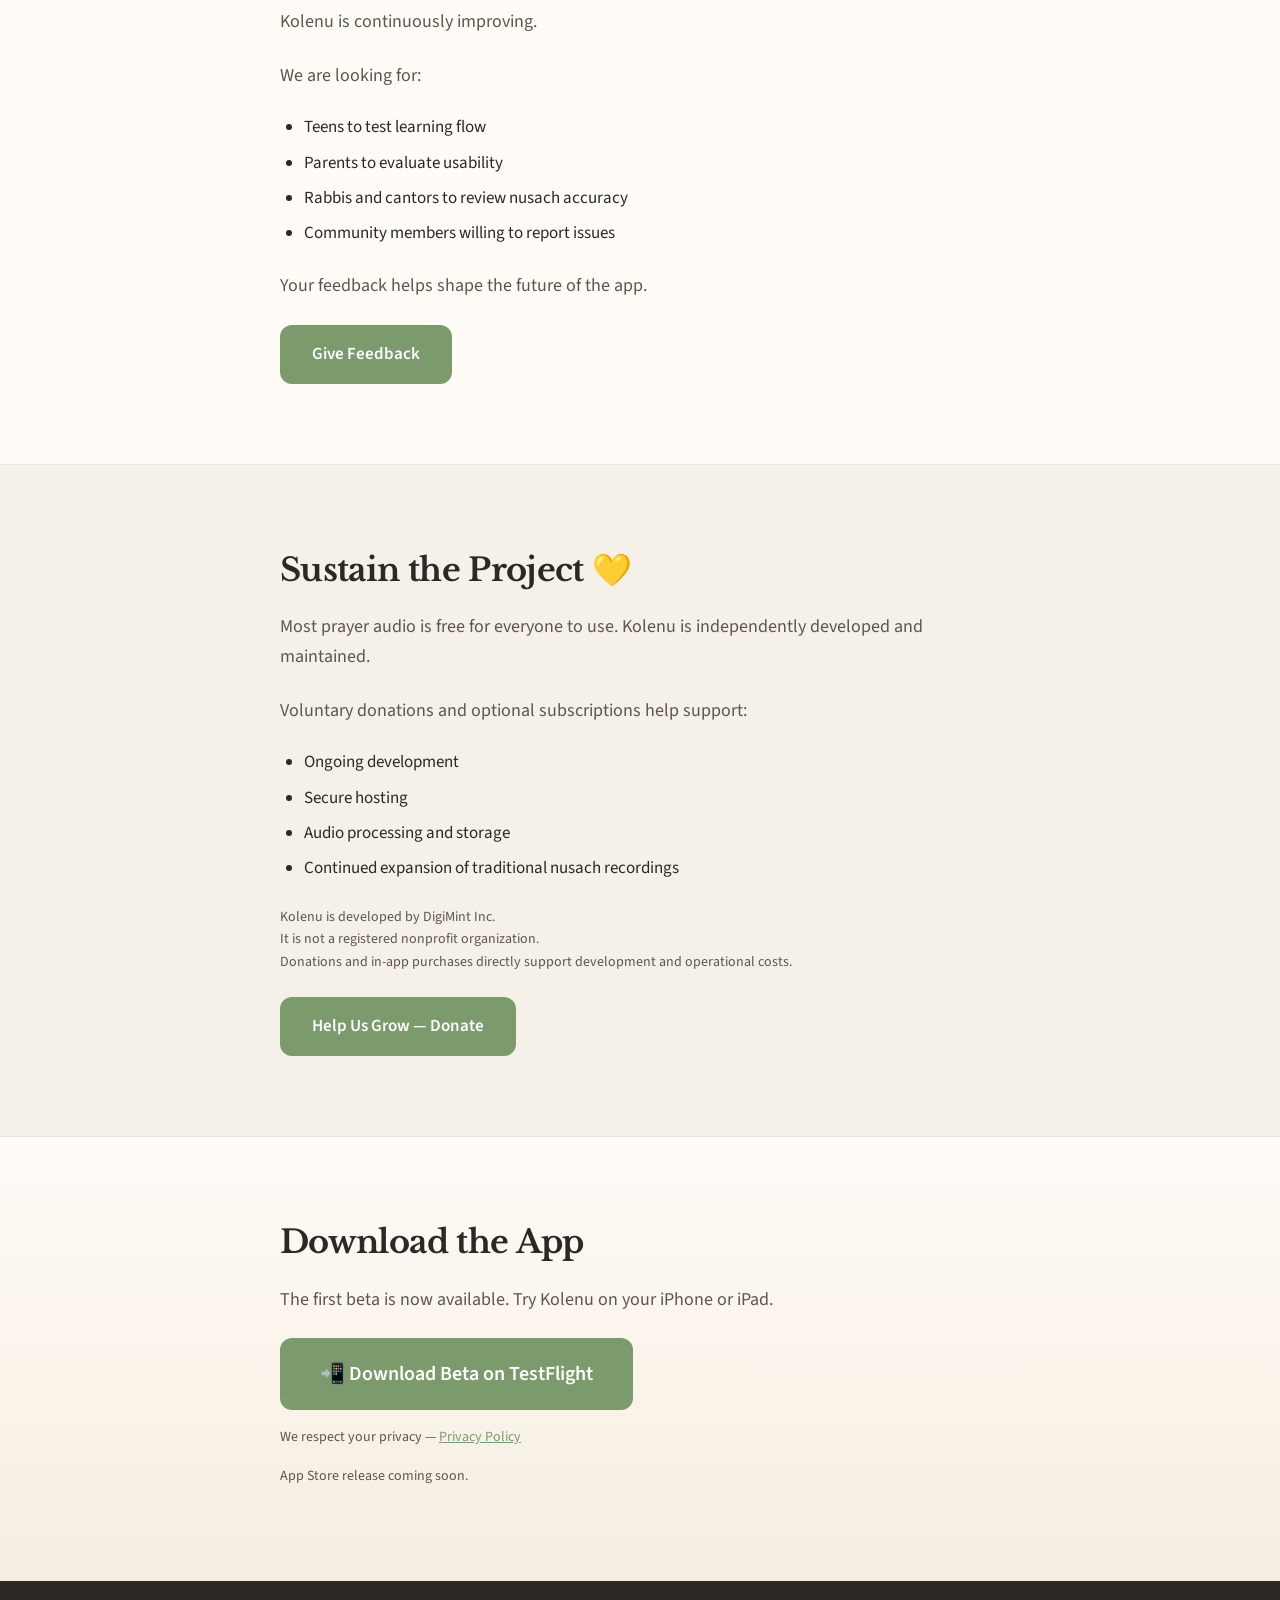
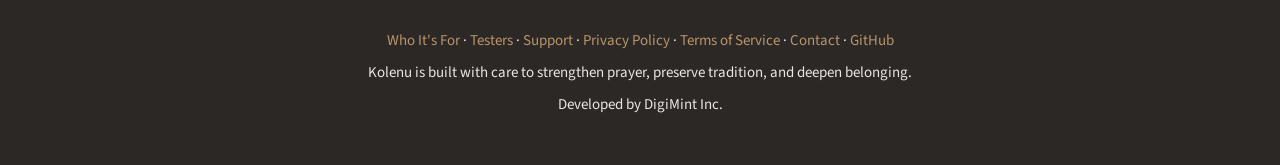
==== commit 0f4a5cdb: "update" ====
--- a/index.html
+++ b/index.html
@@ -3,7 +3,7 @@
 <head>
   <meta charset="UTF-8">
   <meta name="viewport" content="width=device-width, initial-scale=1.0">
-  <meta name="description" content="Kolenu — Traditional prayer. Confident learning. A simple app helping Jews worldwide learn authentic nusach and pray with confidence — especially for Bar/Bat Mitzvah preparation.">
+  <meta name="description" content="Kolenu — Traditional prayer. Confident learning. Most prayer audio is free for everyone. A simple app helping Jews worldwide learn authentic nusach and pray with confidence — especially for Bar/Bat Mitzvah preparation.">
   <title>Kolenu — Traditional Prayer. Confident Learning.</title>
   <link rel="icon" type="image/png" href="images/kolenu_lamb_logo.png">
   <link rel="preconnect" href="https://fonts.googleapis.com">
@@ -21,9 +21,7 @@
       <ul class="nav-links">
         <li><a href="#about">About</a></li>
         <li><a href="#volunteer">Volunteer</a></li>
-        <li><a href="#audience">Who It's For</a></li>
-        <li><a href="#testers">Testers</a></li>
-        <li><a href="#support">Support</a></li>
+        <li><a href="#download">Download</a></li>
       </ul>
     </nav>
   </header>
@@ -38,7 +36,7 @@
           A simple app helping Jews worldwide learn authentic nusach and pray with confidence — especially for Bar/Bat Mitzvah preparation.
         </p>
         <p class="hero-taglines">
-          Most core prayer audio is freely accessible.<br>
+          Most prayer audio is free for everyone to use.<br>
           Independently developed to ensure long-term sustainability.
         </p>
         <div class="hero-buttons">
@@ -62,8 +60,7 @@
           <li><strong>Makes prayer learning accessible</strong> worldwide</li>
         </ul>
         <p class="about-note">
-          No modern compositions. No commercial music.<br>
-          Only traditional nusach — preserved and shared by the community.
+          Only traditional liturgical recordings — no modern or copyrighted music.
         </p>
         <p class="about-reason">
           Learners need to hear what they will encounter in synagogue: the melodies your cantor chants, the trop your tutor teaches.
@@ -83,6 +80,12 @@
         <p class="section-lead">
           Kolenu is building a growing library of traditional nusach recordings.
         </p>
+        <p class="volunteer-value-lead"><strong>Your recording helps:</strong></p>
+        <ul class="volunteer-value-list">
+          <li>Expand the nusach library for learners</li>
+          <li>Preserve authentic traditions</li>
+          <li>Give credit to contributors</li>
+        </ul>
         <p class="section-lead">We invite volunteers to contribute:</p>
         <ul class="feature-list">
           <li>Record traditional nusach (Ashkenazi, Sephardi, and other authentic traditions)</li>
@@ -165,10 +168,7 @@
       <div class="container">
         <h2 class="section-title">Sustain the Project 💛</h2>
         <p class="section-lead">
-          Most core prayer audio is freely accessible.
-        </p>
-        <p class="section-lead">
-          Kolenu is independently developed and maintained.
+          Most prayer audio is free for everyone to use. Kolenu is independently developed and maintained.
         </p>
         <p class="section-lead">
           Voluntary donations and optional subscriptions help support:
@@ -205,7 +205,7 @@
   </main>
 
   <footer class="site-footer">
-    <p><a href="/privacy.html">Privacy Policy</a> · <a href="/terms.html">Terms of Service</a> · <a href="/support.html">Support</a> · <a href="https://github.com/kolenu/kolenu-app" target="_blank" rel="noopener">GitHub</a></p>
+    <p><a href="#audience">Who It's For</a> · <a href="#testers">Testers</a> · <a href="#support">Support</a> · <a href="/privacy.html">Privacy Policy</a> · <a href="/terms.html">Terms of Service</a> · <a href="/support.html">Contact</a> · <a href="https://github.com/kolenu/kolenu-app" target="_blank" rel="noopener">GitHub</a></p>
     <p>Kolenu is built with care to strengthen prayer, preserve tradition, and deepen belonging.</p>
     <p>Developed by DigiMint Inc.</p>
   </footer>
--- a/styles.css
+++ b/styles.css
@@ -153,7 +153,7 @@
 .hero-buttons {
   display: flex;
   flex-wrap: wrap;
-  gap: 1rem;
+  gap: clamp(1rem, 3vw, 1.5rem);
   justify-content: center;
 }
 
@@ -162,15 +162,16 @@
   display: inline-flex;
   align-items: center;
   justify-content: center;
-  padding: 0.75rem 1.5rem;
+  padding: clamp(0.875rem, 3vw, 1rem) clamp(1.5rem, 4vw, 2rem);
   font-family: var(--font-sans);
-  font-size: 1rem;
+  font-size: clamp(1rem, 2.5vw, 1.0625rem);
   font-weight: 600;
   text-decoration: none;
   border-radius: var(--radius);
   transition: transform 0.2s, box-shadow 0.2s;
   border: none;
   cursor: pointer;
+  min-height: 48px;
 }
 
 .btn:hover {
@@ -208,17 +209,20 @@
 }
 
 .btn-large {
-  padding: 1rem 2rem;
-  font-size: 1.125rem;
+  padding: clamp(1rem, 4vw, 1.25rem) clamp(1.5rem, 5vw, 2.5rem);
+  font-size: clamp(1.0625rem, 2.5vw, 1.25rem);
+  min-height: 56px;
 }
 
 /* Sections */
 .section {
-  padding: 4rem 1.5rem;
+  padding: clamp(3rem, 8vw, 5rem) 1.5rem;
 }
 
 .section-alt {
   background: var(--color-surface-alt);
+  border-top: 1px solid rgba(168, 159, 148, 0.15);
+  border-bottom: 1px solid rgba(168, 159, 148, 0.15);
 }
 
 .container {
@@ -228,10 +232,11 @@
 
 .section-title {
   font-family: var(--font-serif);
-  font-size: 1.75rem;
+  font-size: clamp(1.5rem, 4vw, 2rem);
   font-weight: 700;
-  margin: 0 0 0.5rem;
+  margin: 0 0 1rem;
   color: var(--color-text);
+  letter-spacing: -0.02em;
 }
 
 .section-subtitle {
@@ -290,6 +295,20 @@
 
 .about-open a:hover {
   text-decoration: underline;
+}
+
+.volunteer-value-lead {
+  margin: 1rem 0 0.5rem;
+  font-size: 1rem;
+}
+
+.volunteer-value-list {
+  margin: 0 0 1.5rem;
+  padding-left: 1.5rem;
+}
+
+.volunteer-value-list li {
+  margin-bottom: 0.35rem;
 }
 
 .volunteer-valuable {
@@ -457,21 +476,43 @@
   border-top: 1px solid var(--color-outline);
 }
 
-/* Mobile nav */
+/* Mobile-first: stacked layout, bigger touch targets */
 @media (max-width: 640px) {
   .nav-links {
-    display: none;
+    gap: 1rem;
+  }
+
+  .hero {
+    min-height: auto;
+    padding: 3rem 1.25rem;
   }
 
   .hero-buttons {
     flex-direction: column;
+    gap: 1rem;
   }
 
   .hero-buttons .btn {
     width: 100%;
+    min-height: 52px;
+  }
+
+  .section {
+    padding: 3rem 1.25rem;
   }
 
   .audience-grid {
     grid-template-columns: 1fr;
-  }
-}
+    gap: 1rem;
+  }
+
+  .container {
+    padding: 0 0.5rem;
+  }
+}
+
+@media (max-width: 480px) {
+  .nav-links {
+    display: none;
+  }
+}
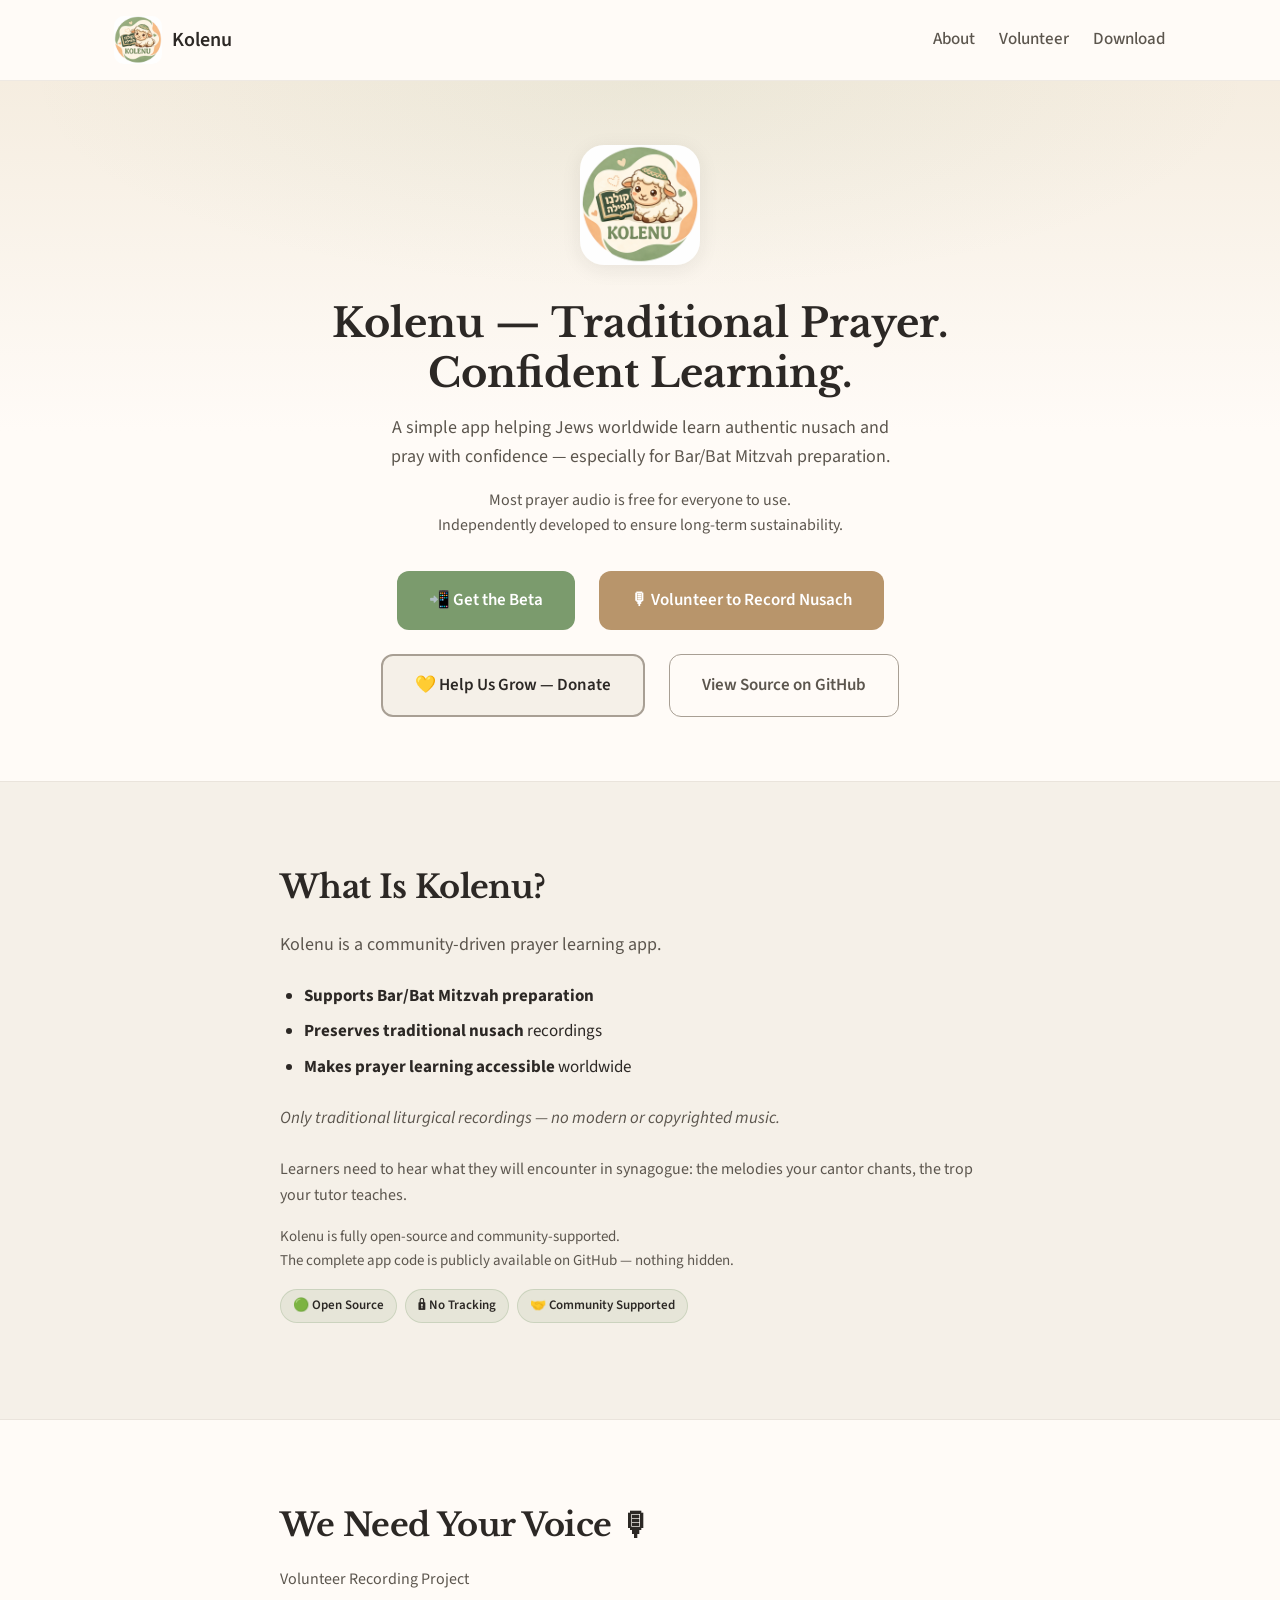
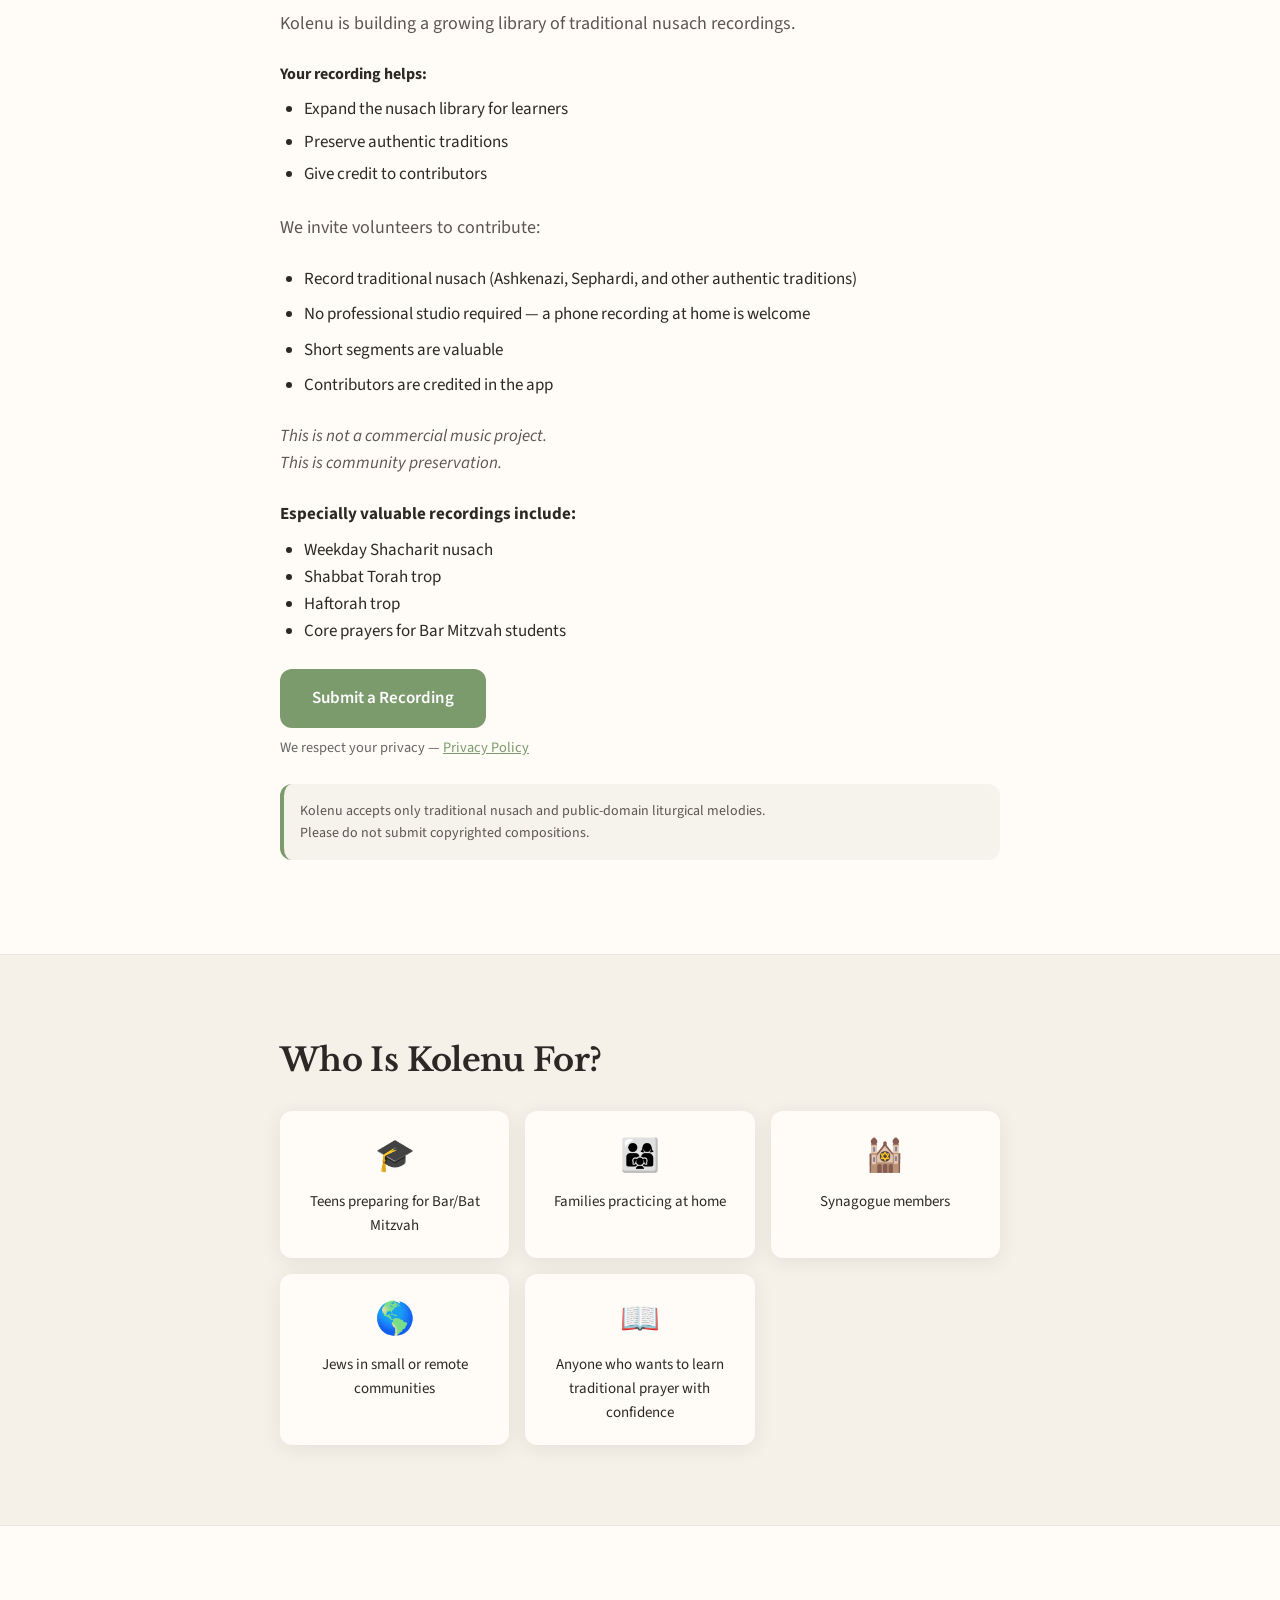
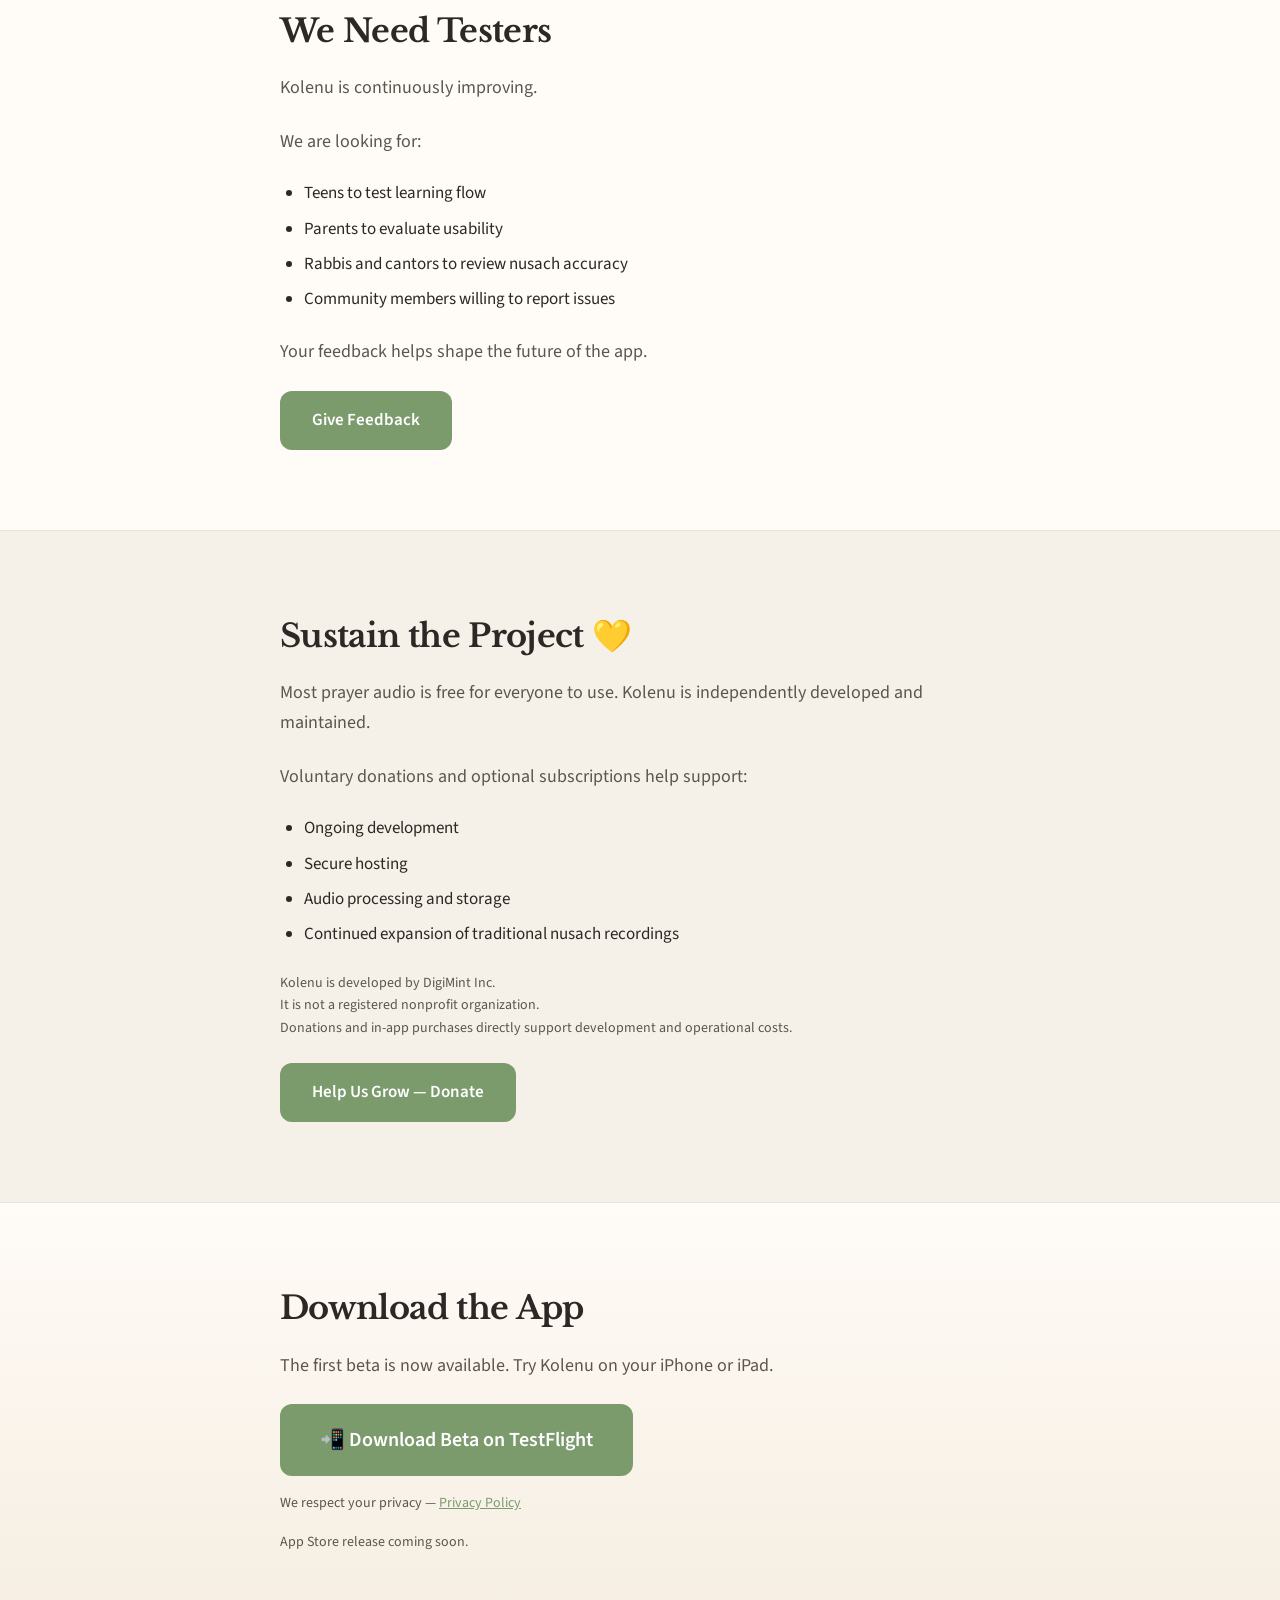
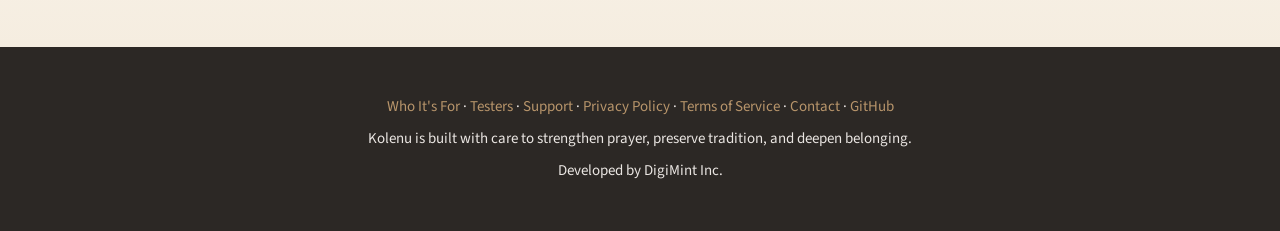
==== commit 0d797534: "minor update" ====
--- a/index.html
+++ b/index.html
@@ -43,6 +43,7 @@
           <a href="#download" class="btn btn-primary">📲 Get the Beta</a>
           <a href="#volunteer" class="btn btn-secondary">🎙 Volunteer to Record Nusach</a>
           <a href="#support" class="btn btn-tertiary">💛 Help Us Grow — Donate</a>
+          <a href="https://github.com/kolenu/kolenu-app" class="btn btn-ghost" target="_blank" rel="noopener">View Source on GitHub</a>
         </div>
       </div>
     </section>
@@ -66,9 +67,14 @@
           Learners need to hear what they will encounter in synagogue: the melodies your cantor chants, the trop your tutor teaches.
         </p>
         <p class="about-open">
-          Kolenu is an open, community-supported project.<br>
-          <a href="https://github.com/kolenu/kolenu-app" target="_blank" rel="noopener">View the source code on GitHub</a>.
-        </p>
+          Kolenu is fully open-source and community-supported.<br>
+          The complete app code is publicly available on GitHub — nothing hidden.
+        </p>
+        <div class="trust-badges">
+          <span class="trust-badge">🟢 Open Source</span>
+          <span class="trust-badge">🔒 No Tracking</span>
+          <span class="trust-badge">🤝 Community Supported</span>
+        </div>
       </div>
     </section>
 
--- a/styles.css
+++ b/styles.css
@@ -208,6 +208,17 @@
   color: var(--color-primary);
 }
 
+.btn-ghost {
+  background: transparent;
+  color: var(--color-text-muted);
+  border: 1px solid var(--color-outline);
+}
+
+.btn-ghost:hover {
+  color: var(--color-primary);
+  border-color: var(--color-primary);
+}
+
 .btn-large {
   padding: clamp(1rem, 4vw, 1.25rem) clamp(1.5rem, 5vw, 2.5rem);
   font-size: clamp(1.0625rem, 2.5vw, 1.25rem);
@@ -288,12 +299,36 @@
   font-size: 0.9375rem;
 }
 
-.about-open a {
+.trust-badges {
+  display: flex;
+  flex-wrap: wrap;
+  gap: 0.5rem;
+  margin: 1rem 0;
+}
+
+.trust-badge {
+  display: inline-flex;
+  align-items: center;
+  padding: 0.35rem 0.75rem;
+  font-size: 0.8125rem;
+  font-weight: 600;
+  color: var(--color-text);
+  background: rgba(123, 155, 109, 0.12);
+  border: 1px solid rgba(123, 155, 109, 0.25);
+  border-radius: 999px;
+}
+
+.about-github {
+  margin: 0;
+  font-size: 0.9375rem;
+}
+
+.about-github a {
   color: var(--color-primary);
   text-decoration: none;
 }
 
-.about-open a:hover {
+.about-github a:hover {
   text-decoration: underline;
 }
 
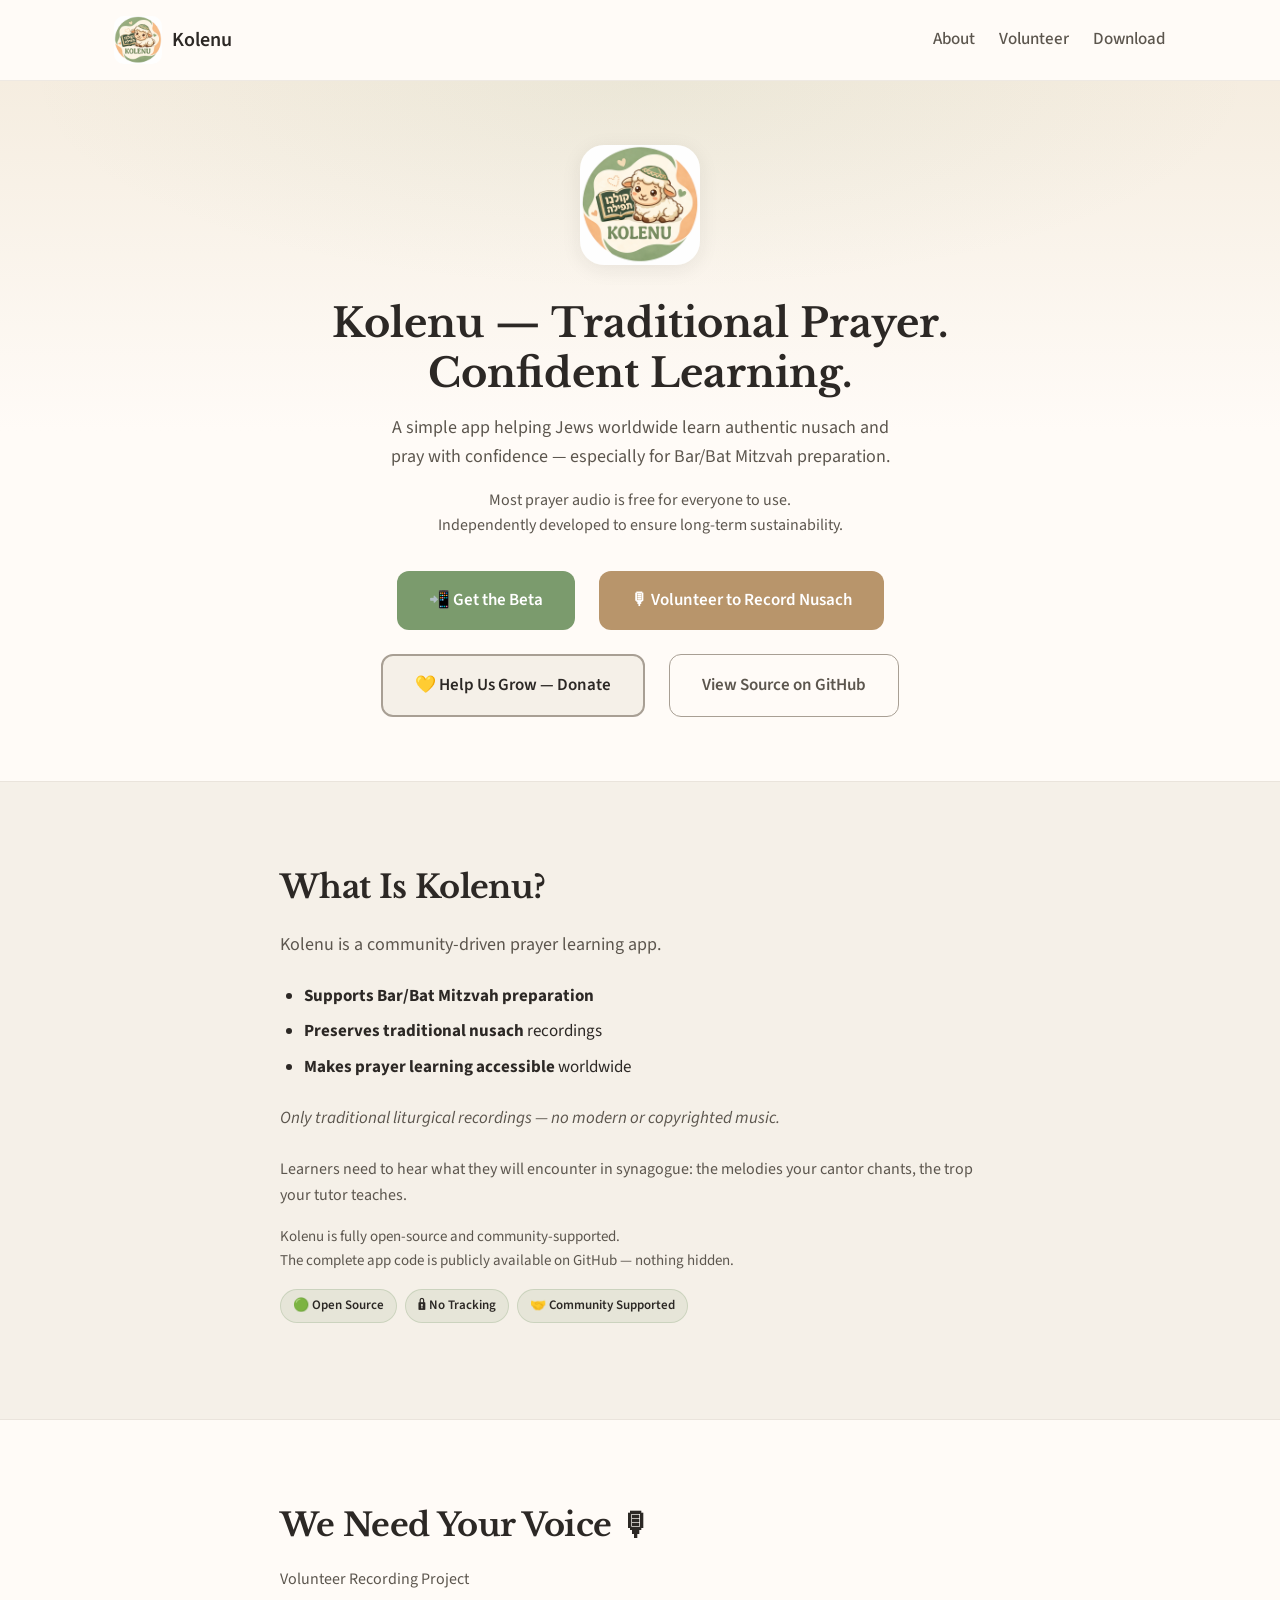
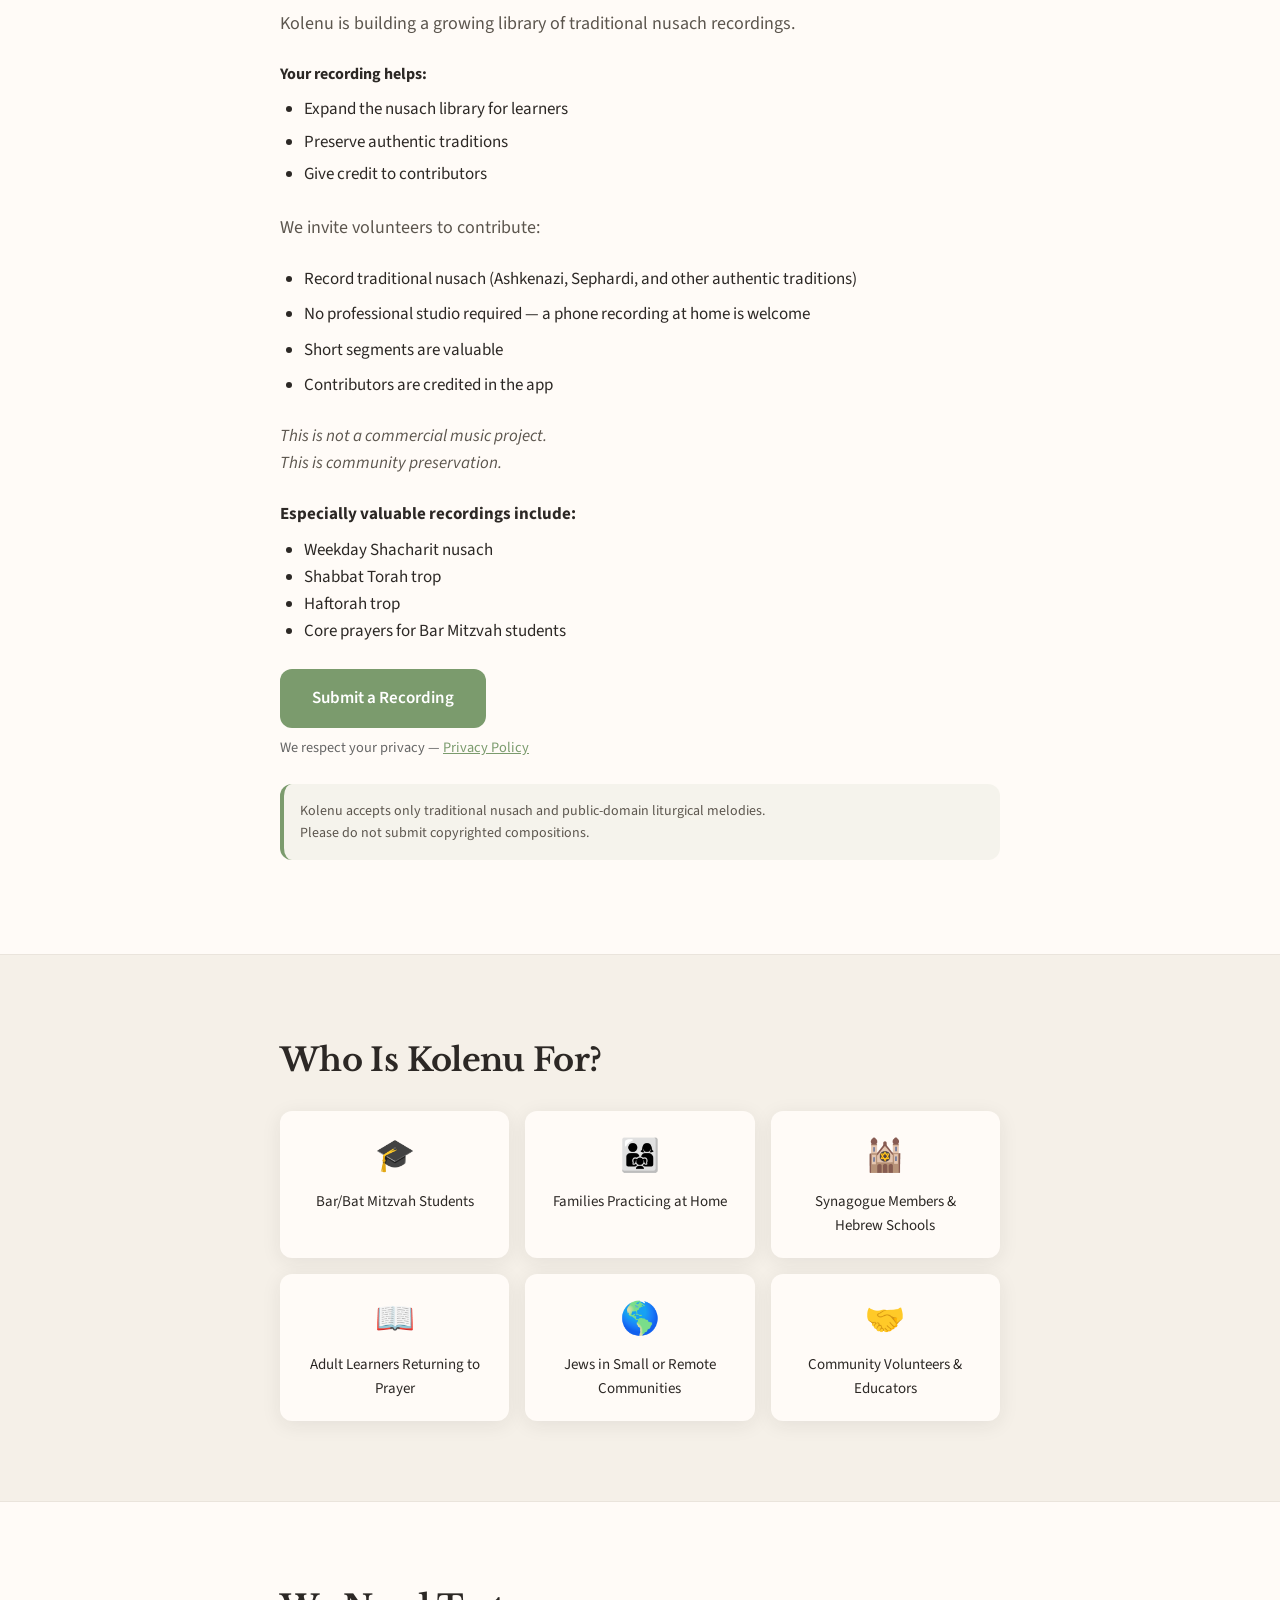
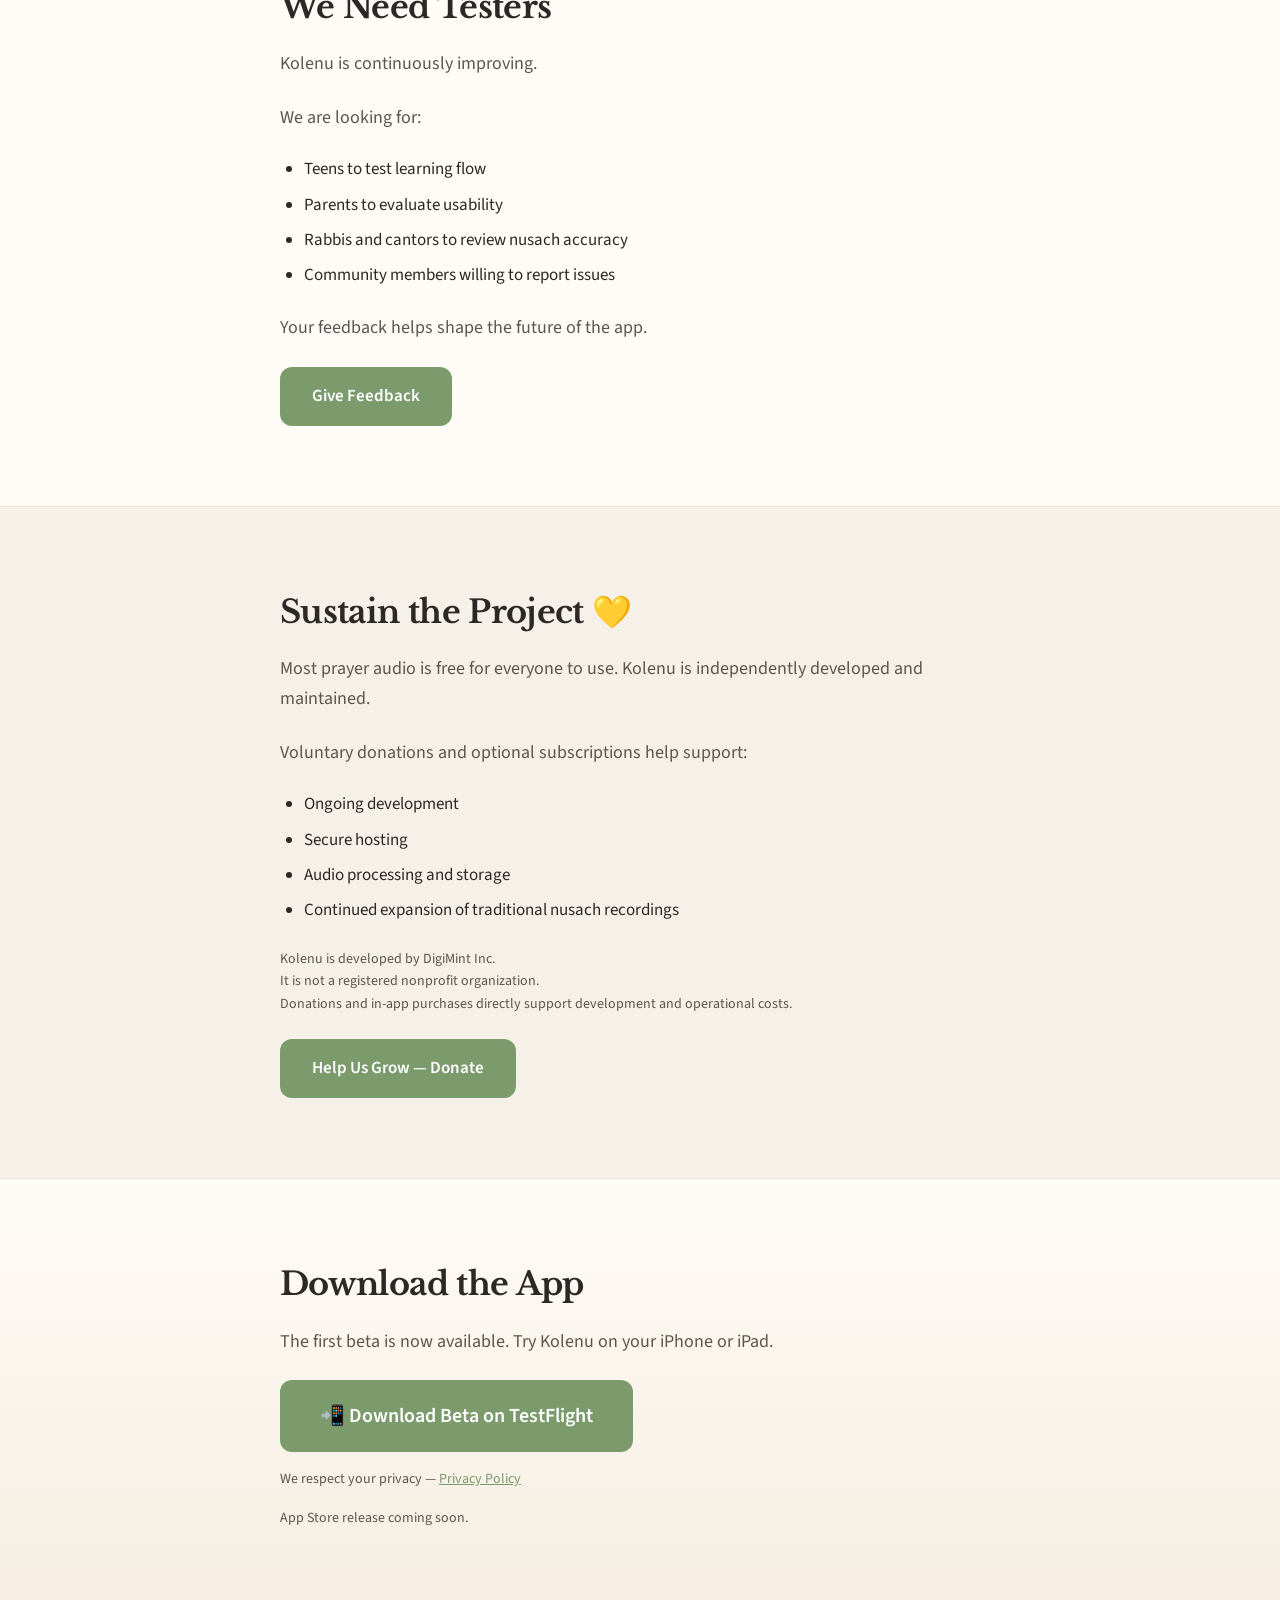
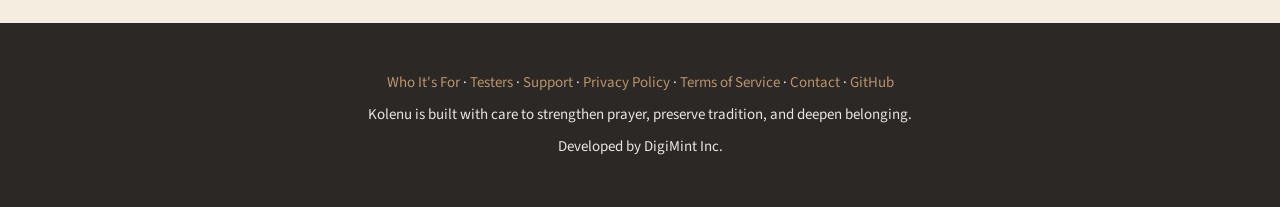
==== commit 889a8fda: "minor update" ====
--- a/index.html
+++ b/index.html
@@ -110,7 +110,7 @@
           <li>Haftorah trop</li>
           <li>Core prayers for Bar Mitzvah students</li>
         </ul>
-        <a href="mailto:hello@kolenu.net?subject=Kolenu%20Recording%20Submission" class="btn btn-primary">Submit a Recording</a>
+        <a href="https://docs.google.com/forms/d/e/1FAIpQLScmmXpwYUTYMwI4xSy-zB2h-hn7KOc3d1czfvLotATn2h30cA/viewform" class="btn btn-primary" target="_blank" rel="noopener">Submit a Recording</a>
         <p class="privacy-summary">We respect your privacy — <a href="/privacy.html">Privacy Policy</a></p>
         <p class="legal-note">
           Kolenu accepts only traditional nusach and public-domain liturgical melodies.<br>
@@ -126,23 +126,27 @@
         <div class="audience-grid">
           <div class="audience-card">
             <span class="audience-icon">🎓</span>
-            <p>Teens preparing for Bar/Bat Mitzvah</p>
+            <p>Bar/Bat Mitzvah Students</p>
           </div>
           <div class="audience-card">
             <span class="audience-icon">👨‍👩‍👧</span>
-            <p>Families practicing at home</p>
+            <p>Families Practicing at Home</p>
           </div>
           <div class="audience-card">
             <span class="audience-icon">🕍</span>
-            <p>Synagogue members</p>
+            <p>Synagogue Members & Hebrew Schools</p>
+          </div>
+          <div class="audience-card">
+            <span class="audience-icon">📖</span>
+            <p>Adult Learners Returning to Prayer</p>
           </div>
           <div class="audience-card">
             <span class="audience-icon">🌎</span>
-            <p>Jews in small or remote communities</p>
-          </div>
-          <div class="audience-card">
-            <span class="audience-icon">📖</span>
-            <p>Anyone who wants to learn traditional prayer with confidence</p>
+            <p>Jews in Small or Remote Communities</p>
+          </div>
+          <div class="audience-card">
+            <span class="audience-icon">🤝</span>
+            <p>Community Volunteers & Educators</p>
           </div>
         </div>
       </div>
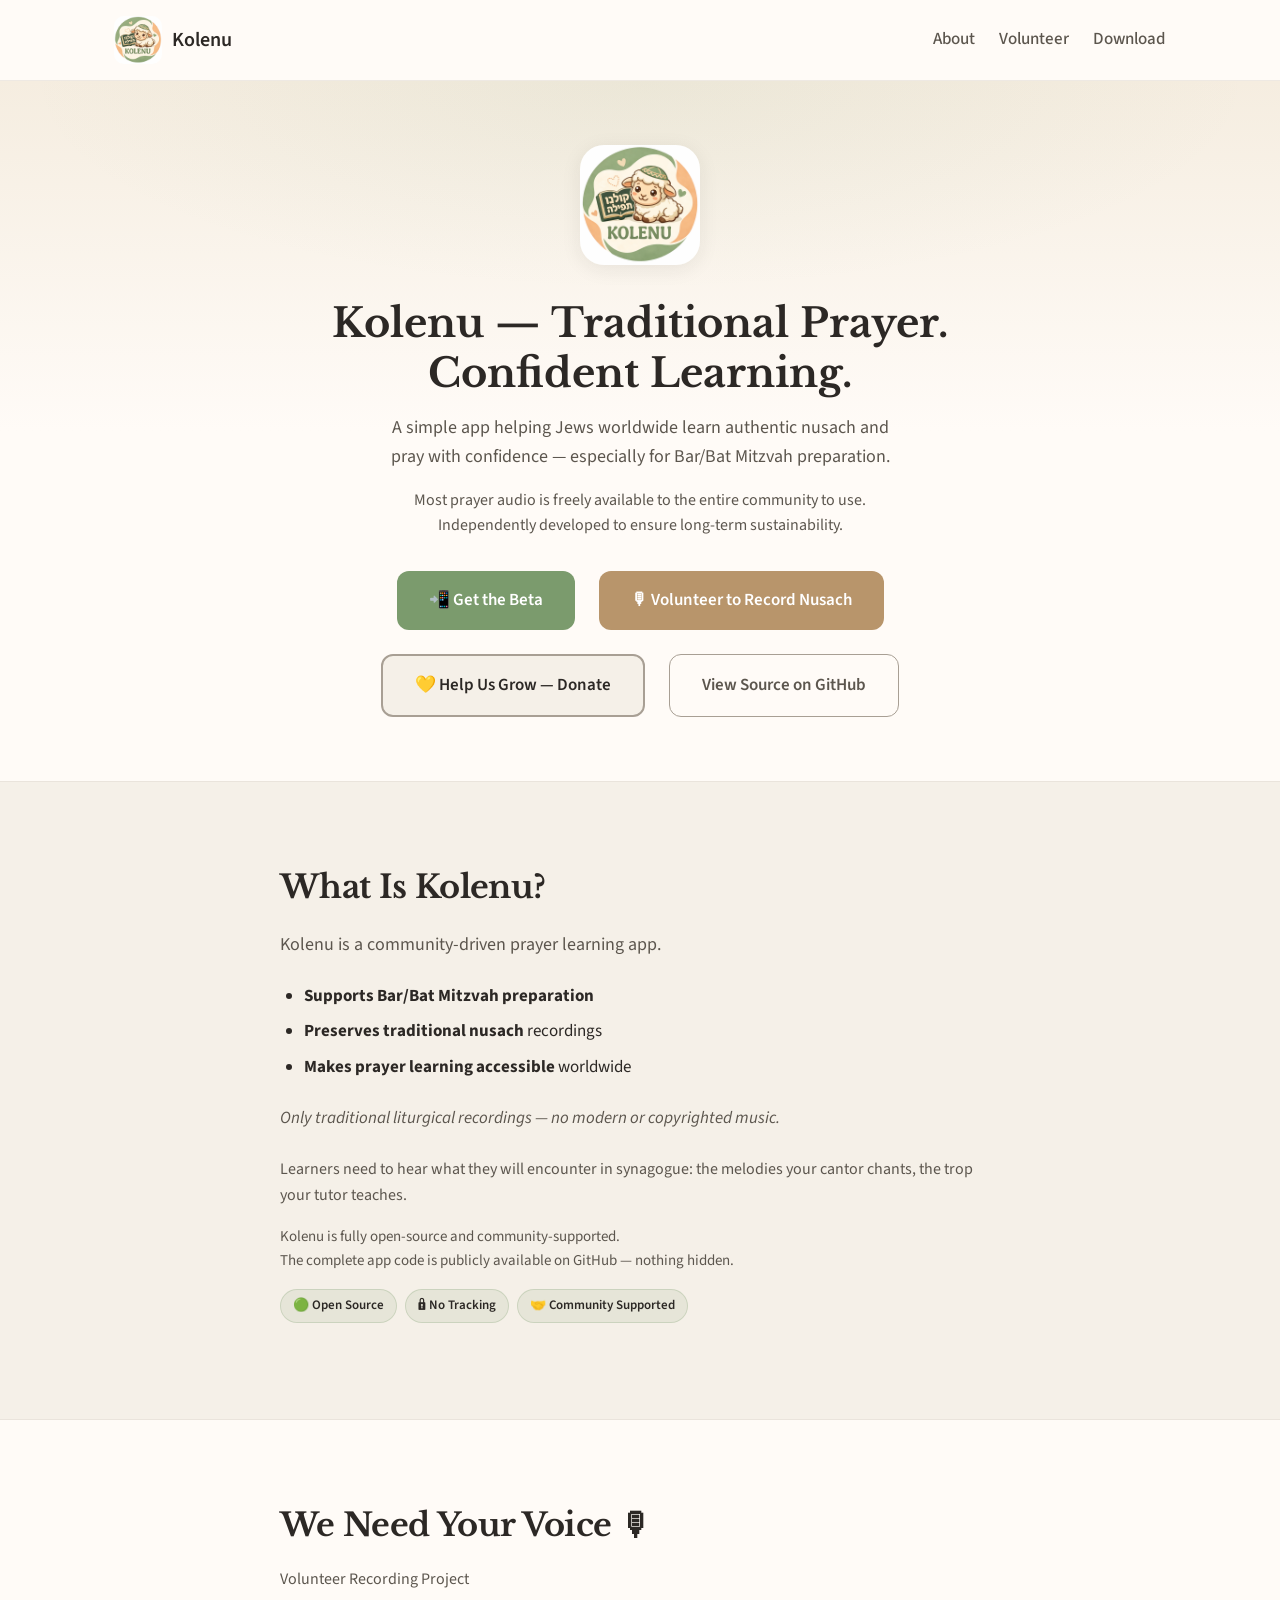
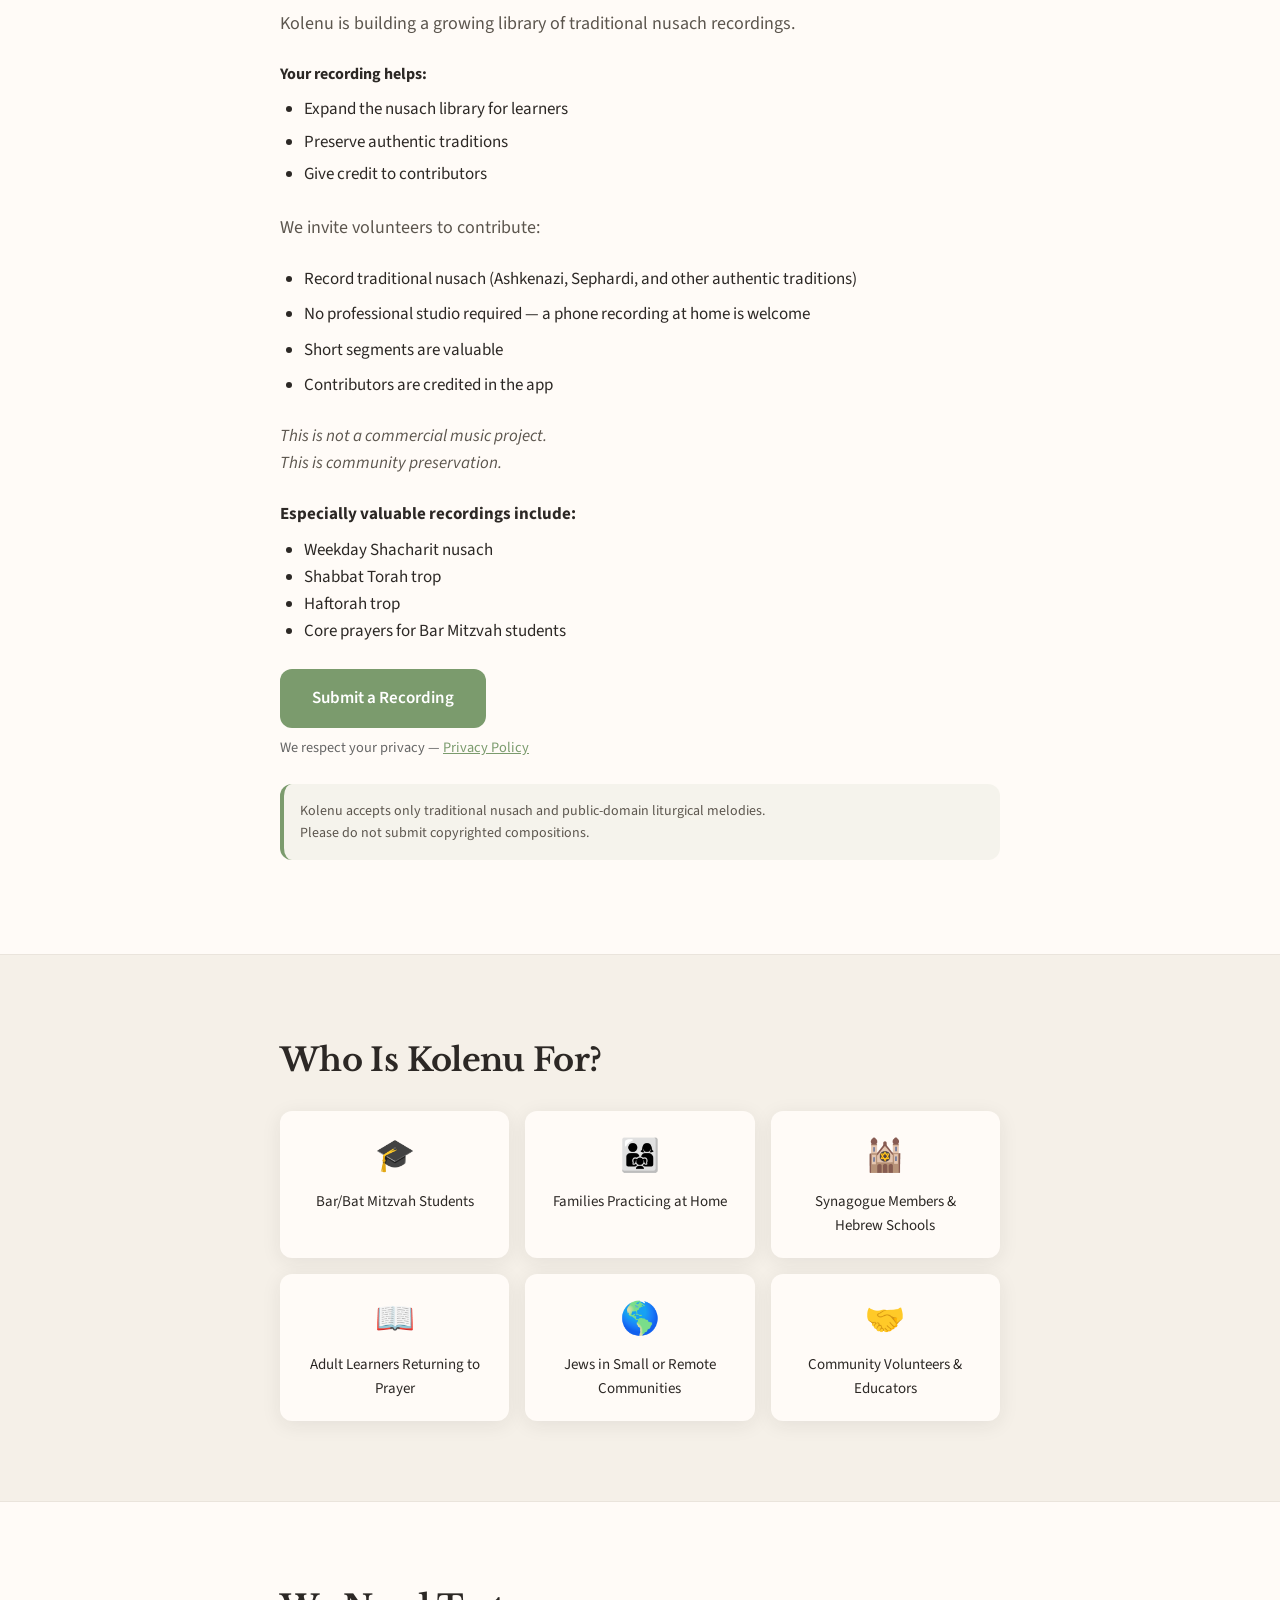
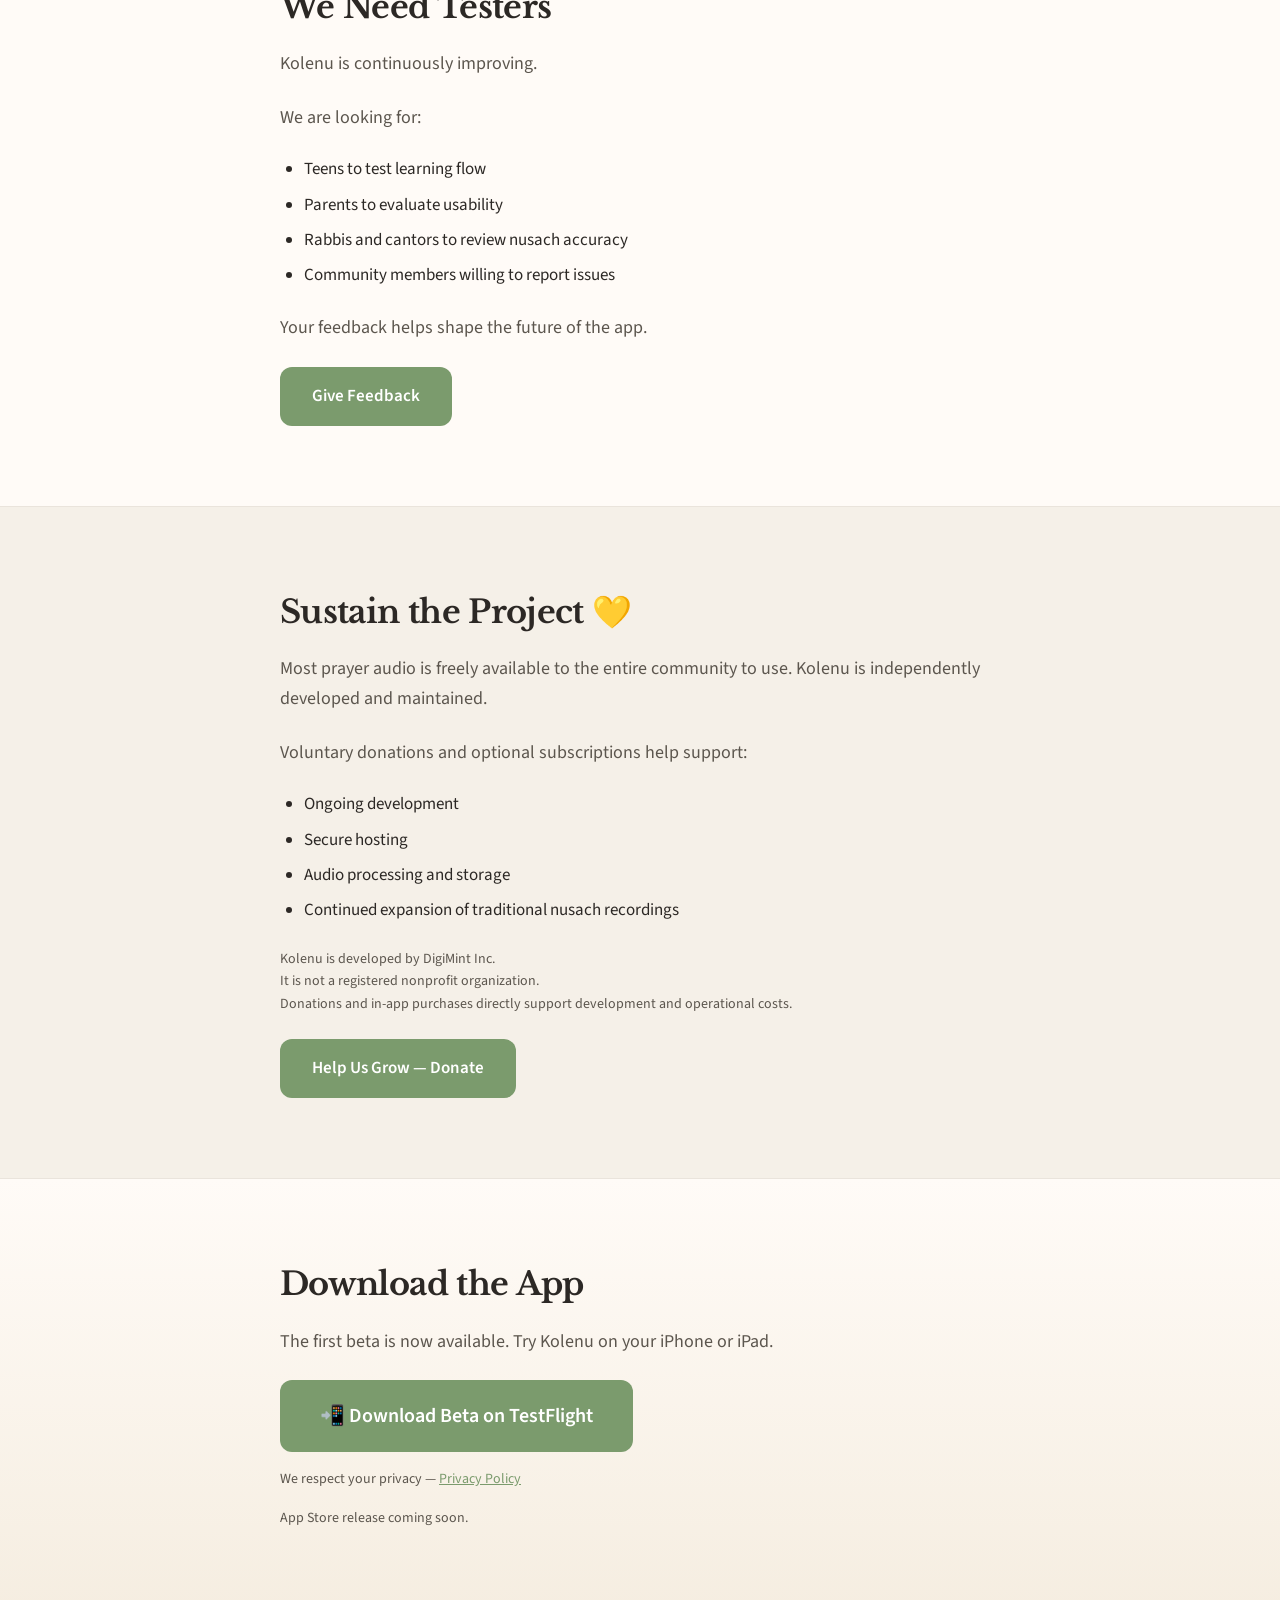
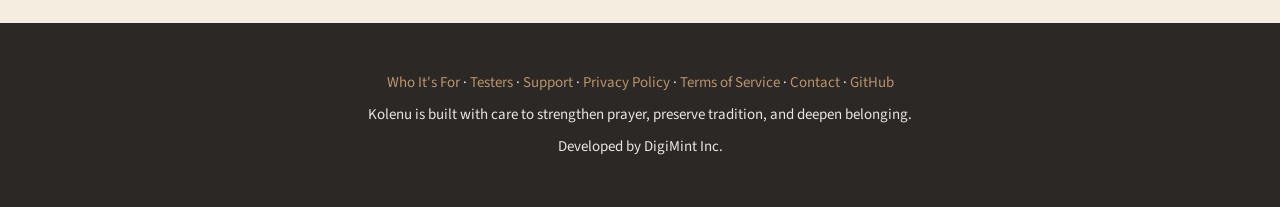
==== commit 26a90e02: "update the form" ====
--- a/index.html
+++ b/index.html
@@ -3,7 +3,7 @@
 <head>
   <meta charset="UTF-8">
   <meta name="viewport" content="width=device-width, initial-scale=1.0">
-  <meta name="description" content="Kolenu — Traditional prayer. Confident learning. Most prayer audio is free for everyone. A simple app helping Jews worldwide learn authentic nusach and pray with confidence — especially for Bar/Bat Mitzvah preparation.">
+  <meta name="description" content="Kolenu — Traditional prayer. Confident learning. Most prayer audio is freely available to the entire community. A simple app helping Jews worldwide learn authentic nusach and pray with confidence — especially for Bar/Bat Mitzvah preparation.">
   <title>Kolenu — Traditional Prayer. Confident Learning.</title>
   <link rel="icon" type="image/png" href="images/kolenu_lamb_logo.png">
   <link rel="preconnect" href="https://fonts.googleapis.com">
@@ -36,7 +36,7 @@
           A simple app helping Jews worldwide learn authentic nusach and pray with confidence — especially for Bar/Bat Mitzvah preparation.
         </p>
         <p class="hero-taglines">
-          Most prayer audio is free for everyone to use.<br>
+          Most prayer audio is freely available to the entire community to use.<br>
           Independently developed to ensure long-term sustainability.
         </p>
         <div class="hero-buttons">
@@ -110,7 +110,7 @@
           <li>Haftorah trop</li>
           <li>Core prayers for Bar Mitzvah students</li>
         </ul>
-        <a href="https://docs.google.com/forms/d/e/1FAIpQLScmmXpwYUTYMwI4xSy-zB2h-hn7KOc3d1czfvLotATn2h30cA/viewform" class="btn btn-primary" target="_blank" rel="noopener">Submit a Recording</a>
+        <a href="https://docs.google.com/forms/d/e/1FAIpQLScn0eIvH3bTxY_H_iAGsNj4y9J45ShVeU-oS_N9wUo9WZcRdw/viewform" class="btn btn-primary" target="_blank" rel="noopener">Submit a Recording</a>
         <p class="privacy-summary">We respect your privacy — <a href="/privacy.html">Privacy Policy</a></p>
         <p class="legal-note">
           Kolenu accepts only traditional nusach and public-domain liturgical melodies.<br>
@@ -178,7 +178,7 @@
       <div class="container">
         <h2 class="section-title">Sustain the Project 💛</h2>
         <p class="section-lead">
-          Most prayer audio is free for everyone to use. Kolenu is independently developed and maintained.
+          Most prayer audio is freely available to the entire community to use. Kolenu is independently developed and maintained.
         </p>
         <p class="section-lead">
           Voluntary donations and optional subscriptions help support:
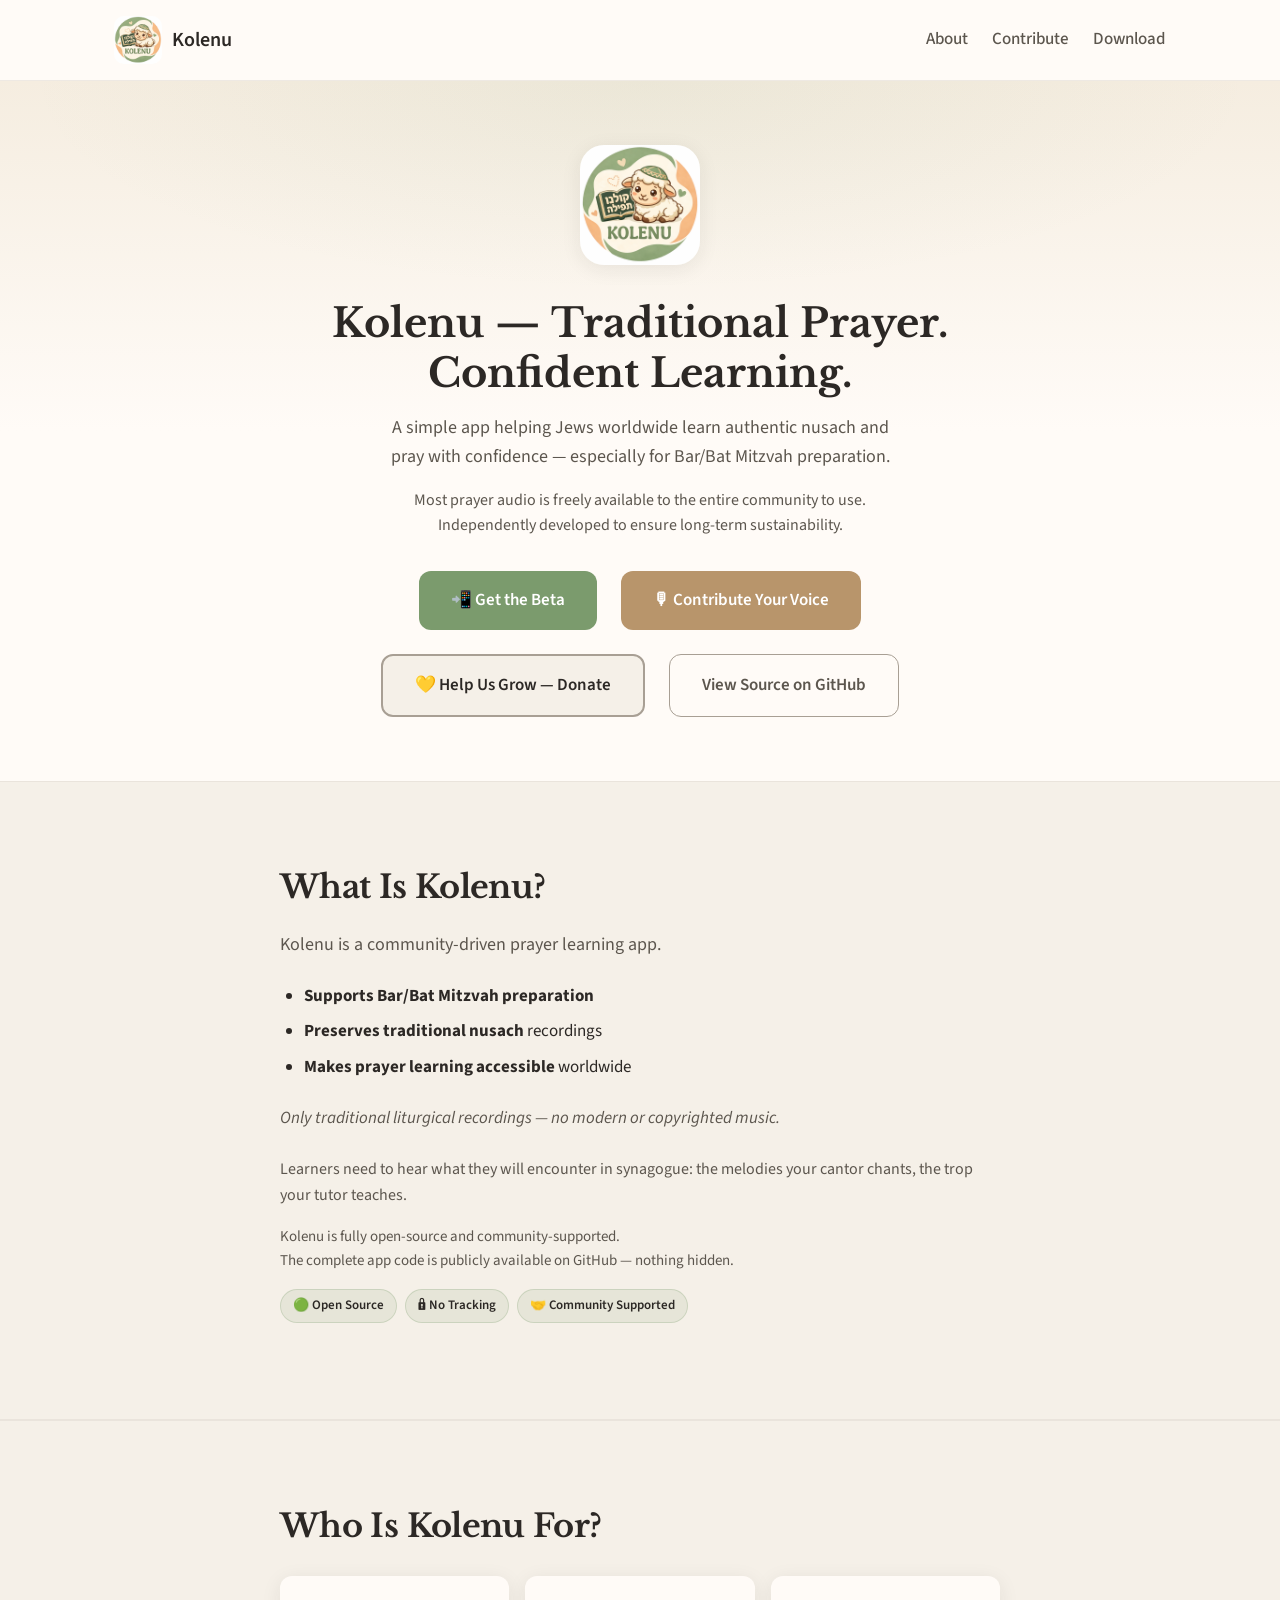
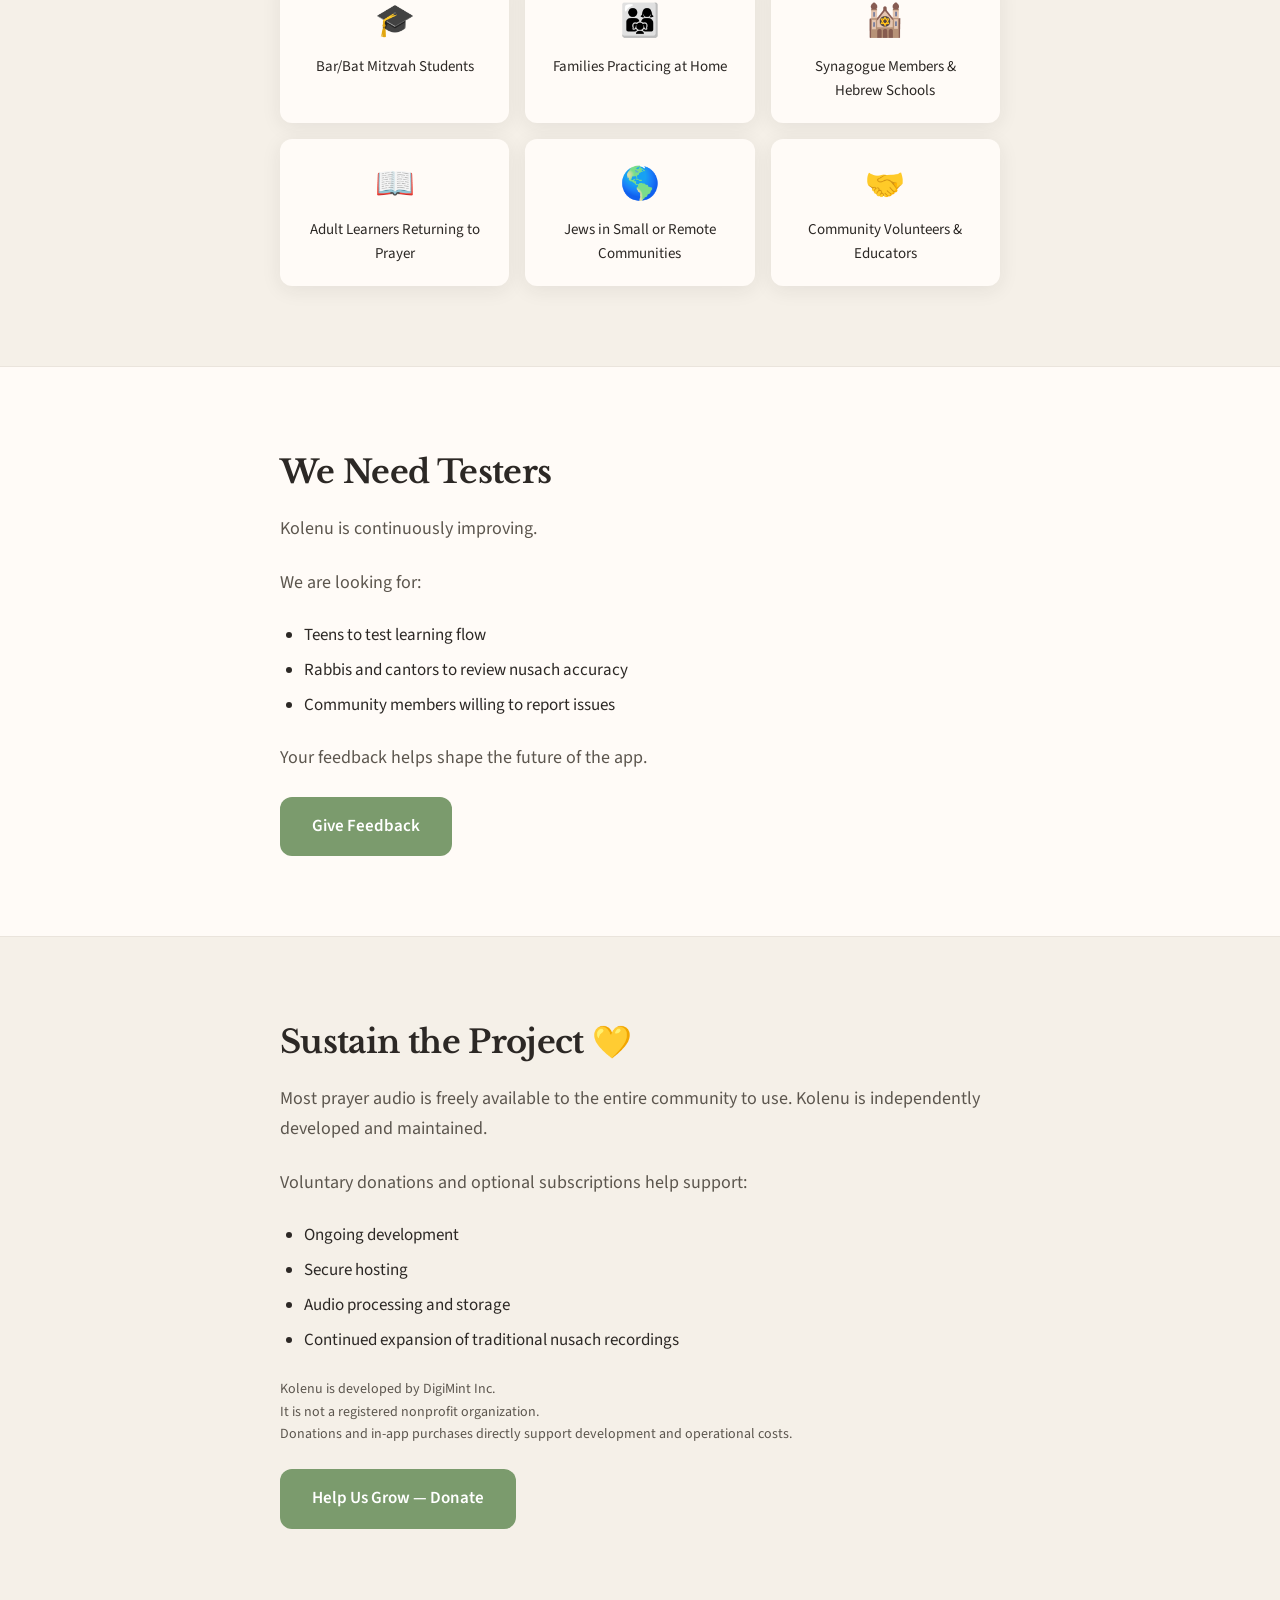
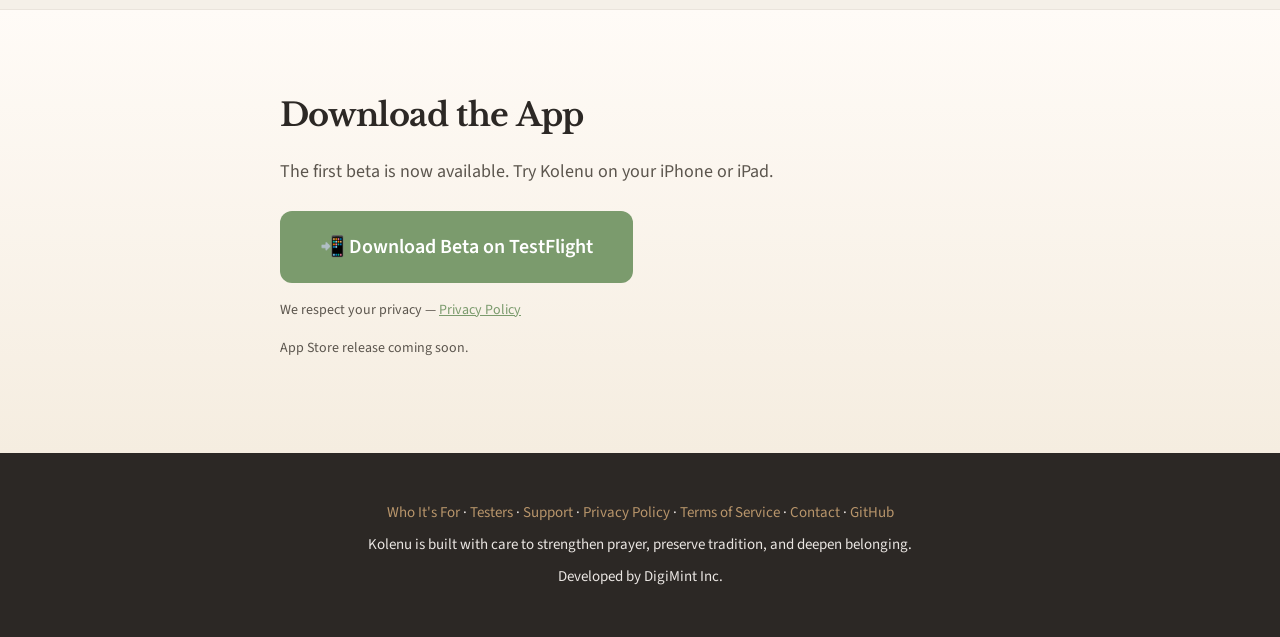
==== commit 0076cae2: "update" ====
--- a/index.html
+++ b/index.html
@@ -20,7 +20,7 @@
       </a>
       <ul class="nav-links">
         <li><a href="#about">About</a></li>
-        <li><a href="#volunteer">Volunteer</a></li>
+        <li><a href="contribute.html">Contribute</a></li>
         <li><a href="#download">Download</a></li>
       </ul>
     </nav>
@@ -41,7 +41,7 @@
         </p>
         <div class="hero-buttons">
           <a href="#download" class="btn btn-primary">📲 Get the Beta</a>
-          <a href="#volunteer" class="btn btn-secondary">🎙 Volunteer to Record Nusach</a>
+          <a href="contribute.html" class="btn btn-secondary">🎙 Contribute Your Voice</a>
           <a href="#support" class="btn btn-tertiary">💛 Help Us Grow — Donate</a>
           <a href="https://github.com/kolenu/kolenu-app" class="btn btn-ghost" target="_blank" rel="noopener">View Source on GitHub</a>
         </div>
@@ -78,48 +78,7 @@
       </div>
     </section>
 
-    <!-- 3. Volunteer Recording Project -->
-    <section id="volunteer" class="section">
-      <div class="container">
-        <h2 class="section-title">We Need Your Voice 🎙</h2>
-        <p class="section-subtitle">Volunteer Recording Project</p>
-        <p class="section-lead">
-          Kolenu is building a growing library of traditional nusach recordings.
-        </p>
-        <p class="volunteer-value-lead"><strong>Your recording helps:</strong></p>
-        <ul class="volunteer-value-list">
-          <li>Expand the nusach library for learners</li>
-          <li>Preserve authentic traditions</li>
-          <li>Give credit to contributors</li>
-        </ul>
-        <p class="section-lead">We invite volunteers to contribute:</p>
-        <ul class="feature-list">
-          <li>Record traditional nusach (Ashkenazi, Sephardi, and other authentic traditions)</li>
-          <li>No professional studio required — a phone recording at home is welcome</li>
-          <li>Short segments are valuable</li>
-          <li>Contributors are credited in the app</li>
-        </ul>
-        <p class="volunteer-note">
-          This is not a commercial music project.<br>
-          This is community preservation.
-        </p>
-        <p class="volunteer-valuable"><strong>Especially valuable recordings include:</strong></p>
-        <ul class="valuable-list">
-          <li>Weekday Shacharit nusach</li>
-          <li>Shabbat Torah trop</li>
-          <li>Haftorah trop</li>
-          <li>Core prayers for Bar Mitzvah students</li>
-        </ul>
-        <a href="https://docs.google.com/forms/d/e/1FAIpQLScn0eIvH3bTxY_H_iAGsNj4y9J45ShVeU-oS_N9wUo9WZcRdw/viewform" class="btn btn-primary" target="_blank" rel="noopener">Submit a Recording</a>
-        <p class="privacy-summary">We respect your privacy — <a href="/privacy.html">Privacy Policy</a></p>
-        <p class="legal-note">
-          Kolenu accepts only traditional nusach and public-domain liturgical melodies.<br>
-          Please do not submit copyrighted compositions.
-        </p>
-      </div>
-    </section>
-
-    <!-- 4. Who Is Kolenu For? -->
+    <!-- 3. Who Is Kolenu For? -->
     <section id="audience" class="section section-alt">
       <div class="container">
         <h2 class="section-title">Who Is Kolenu For?</h2>
@@ -162,7 +121,6 @@
         <p class="section-lead">We are looking for:</p>
         <ul class="feature-list">
           <li>Teens to test learning flow</li>
-          <li>Parents to evaluate usability</li>
           <li>Rabbis and cantors to review nusach accuracy</li>
           <li>Community members willing to report issues</li>
         </ul>
--- a/styles.css
+++ b/styles.css
@@ -505,6 +505,20 @@
   padding-left: 1.5rem;
 }
 
+.legal-page blockquote {
+  margin: 0.5rem 0 1rem;
+  padding: 0.75rem 1rem;
+  background: var(--color-surface-alt);
+  border-left: 4px solid var(--color-primary);
+  font-style: italic;
+  color: var(--color-text-muted);
+}
+
+.contribute-cta {
+  margin-top: 2.5rem;
+  text-align: center;
+}
+
 .support-divider {
   margin: 2rem 0;
   border: none;
